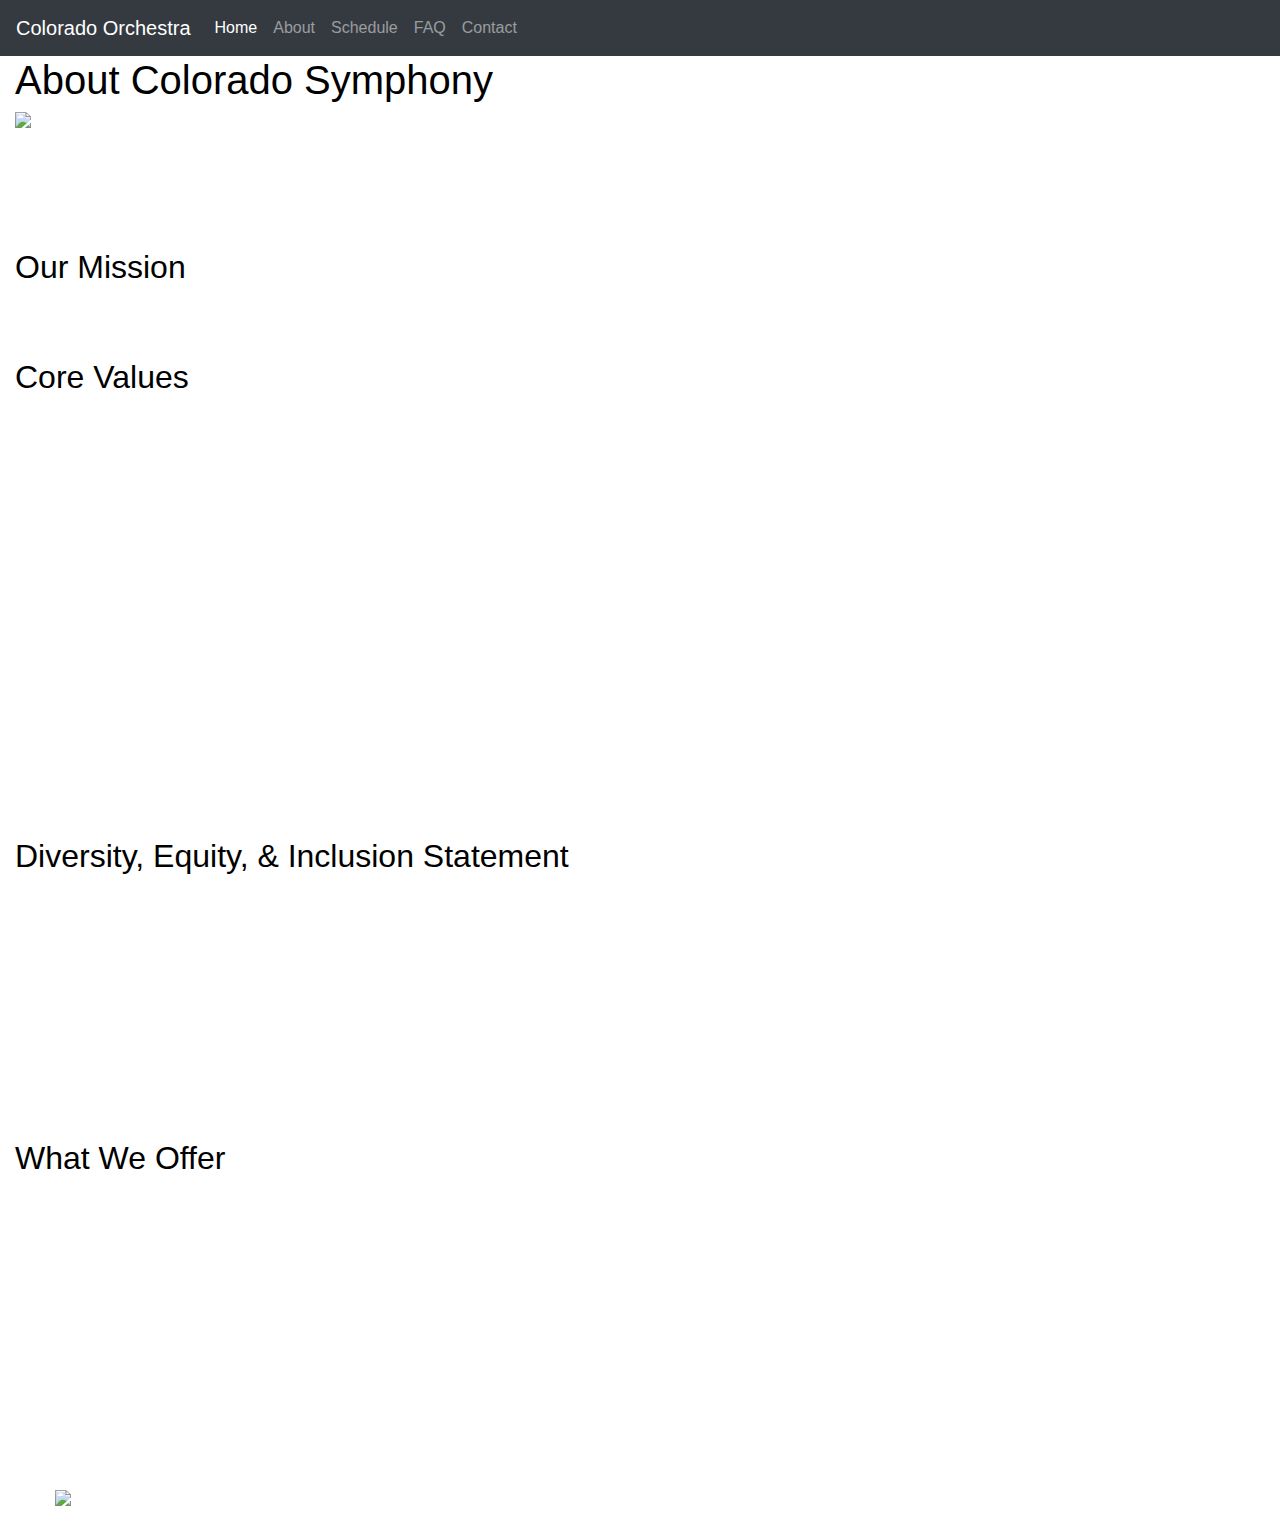
==== about.html @ 4b0065d3 "Merge branch 'selma'" ====
<!DOCTYPE html>
<html lang="en">
<head>
    <meta charset="UTF-8">
    <meta name="viewport" content="width=device-width, initial-scale=1.0">
    <title>Colorado Symphony</title>
    <link rel="stylesheet" href="https://cdn.jsdelivr.net/npm/bootstrap@4.4.1/dist/css/bootstrap.min.css" integrity="sha384-Vkoo8x4CGsO3+Hhxv8T/Q5PaXtkKtu6ug5TOeNV6gBiFeWPGFN9MuhOf23Q9Ifjh" crossorigin="anonymous">
    <link rel="stylesheet" type="text/css" href="/css/site.css" />
    <link rel="stylesheet" href="css/about.css">
</head>
<body>

    <nav class="navbar navbar-expand-lg navbar-dark bg-dark">
        <a class="navbar-brand" href="#">Colorado Orchestra</a>
        <button class="navbar-toggler" type="button" data-toggle="collapse" data-target="#navbarNav" aria-controls="navbarNav" aria-expanded="false" aria-label="Toggle navigation">
            <span class="navbar-toggler-icon"></span>
        </button>
        <div class="collapse navbar-collapse" id="navbarNav">
            <ul class="navbar-nav">
                <li class="nav-item active">
                    <a class="nav-link" href="index.html">Home <span class="sr-only">(current)</span></a>
                </li>
                <li class="nav-item">
                    <a class="nav-link" href="about.html">About</a>
                </li>
                <li class="nav-item">
                    <a class="nav-link" href="#">Schedule</a>
                </li>
                <li class="nav-item">
                    <a class="nav-link" href="#">FAQ</a>
                </li>
                <li class="nav-item">
                    <a class="nav-link" href="#">Contact</a>
                </li>
                
            </ul>
        </div>
    </nav>

    <!--content, about me-->
    <div class="container-fluid">
        <h1>About Colorado Symphony</h1>
        <!-- <h2>:3</h2> -->
         <img src="images/about/Talkback-945x530-1.jpg" a=" ">
        
        <p id="aboutme"> The Colorado Symphony Association is the region’s only full-time professional orchestra committed to artistic excellence and ensuring the future of live, symphonic music. Performing over 150 concerts annually at Boettcher Concert Hall in downtown Denver and across Colorado, your Colorado Symphony is home to eighty full-time musicians, representing more than a dozen nations, and regularly welcomes the most celebrated artists from all genres of music. Recognized as an incubator of innovation, creativity, and excellence, your Colorado Symphony continually expands its impact through education, outreach, and programming. We partner with the state’s leading musical artists, cultural organizations, corporations, foundations, sports teams, and individuals to expose diverse audiences to the power of symphonic orchestral music. </p>

            <div class="mission">
                <h2>Our Mission</h2>
                <p>The future of live, symphonic music.</p>
            </div>

            <br>

            <div class="corevalues">
                <h2>Core Values</h2>

                <h3>EXCELLENCE</h3>
                <p> We are committed to musical and artistic excellence with a further commitment to ensuring there is a solid future for live symphonic music in Colorado.</p>

                <h3>SUSTAINABILITY</h3>
                <p>We are dedicated to maintaining an orchestra of the highest performance standards, modeling best practices and balanced fiscal stewardship.</p>

                <h3>INNOVATION</h3>
                <p>We will embrace and maintain our culture of success, calculated risk-taking, fostering imagination, and invention in an ever-changing world of the performing arts.</p>

                <h3>COMMUNITY</h3>
                <p>We are committed to growing a culture for modern, relevant, creative music to uplift, unite, and celebrate all people.
                </p>

                <h3>DIVERSITY & INCLUSION</h3>
                <p>We are committed to providing symphonic and educational experiences that celebrate our humanity, reflect and value the diversity of our community, and seek out meaningful collaborations.</p>
            </div>

            <div class="deistatement">
                <h2>Diversity, Equity, & Inclusion Statement</h2>
                <p>Music brings people together to inspire and unite the human spirit. The Colorado Symphony Association (CSA) believes that symphonic music must be available to everyone and that communities thrive when music is accessible to all. <br> <br>
            
                The CSA is committed to being an inclusive organization where diverse perspectives are sought out and valued; and to create experiences for our audiences where all people and communities feel welcome, represented, and connected. The CSA will continuously strive to achieve greater inclusivity and equity by leading in a way that represents our art form, one of collectivism and harmony. <br> <br>
                    
                The CSA believes in the dignity of all and respects a diversity of cultures, identities, orientations, heritages, beliefs, and experiences. As a cultural institution and only full-time professional symphony orchestra in the state, we recognize the power of symphonic music and believe we can bring our community together to create greater social understanding through live symphonic music.</p>
            </div>

            <div class="offer">
                <h2>What We Offer</h2>

                <p>
                    Each season the Colorado Symphony presents a wealth of world-class artistry performed by your critically-acclaimed orchestra, the region’s only full-time professional orchestra. We present performances and/or events almost every weekend, September through May. Concert categories include Classics, Symphony Pops, Spotlight,  Family, Holiday,  Movie at the Symphony, Alternative, and even our Summer performances, which feature numerous concerts at the historic Red Rocks Amphitheater. <br> <br>
            
                    In addition to our standard concert season, we’re happy to provide plenty of other fun opportunities for events and activities. Support the symphony by participating in great annual events like the Symphony Gala and social networking opportunities through Colorado Symphony Young Professionals, the Colorado Symphony Guild, Women of Note, and more. Throughout the season you’ll also find pre and post-concert events, like Preludes & Talkbacks, that will make your concert experience extra special. Plus, make a donation to the Colorado Symphony and receive access to special donor events like open rehearsals, happy hours, master classes, and more. <br> <br>
            
                    We offer a wide array of experiences that can involve you and your partner, or you can bring the kids for pre-concert HalfNotes activities and special events geared specifically toward their growing knowledge and love of music. With our commitment to serving the community with culturally enriching musical experiences, we hope that you will visit for any one of our special events or performances. Bring your friends—we have events and activities for everyone’s tastes!
                </p>

                <ul>
                    <li>
                        <img src="/images/about/Educational-Programs-2024-700x400-1.jpg" a=" ">
                    </li>
                </ul>
            </div>
        
        
        
    </div>
    




    <!--bootstrap stuff-->
    <script src="https://code.jquery.com/jquery-3.4.1.slim.min.js" integrity="sha384-J6qa4849blE2+poT4WnyKhv5vZF5SrPo0iEjwBvKU7imGFAV0wwj1yYfoRSJoZ+n" crossorigin="anonymous"></script>
    <script src="https://cdn.jsdelivr.net/npm/popper.js@1.16.0/dist/umd/popper.min.js" integrity="sha384-Q6E9RHvbIyZFJoft+2mJbHaEWldlvI9IOYy5n3zV9zzTtmI3UksdQRVvoxMfooAo" crossorigin="anonymous"></script>
    <script src="https://cdn.jsdelivr.net/npm/bootstrap@4.4.1/dist/js/bootstrap.min.js" integrity="sha384-wfSDF2E50Y2D1uUdj0O3uMBJnjuUD4Ih7YwaYd1iqfktj0Uod8GCExl3Og8ifwB6" crossorigin="anonymous"></script>
    
</body>
</html>
---- css/about.css ----
body {
    color:white;
}

h3 {
    text-align: center;
}

.container-fluid img {
    float: left;
    max-width: 300px;
    padding-right: 10px;
    /* making image go to left and have text wrap around */
}

#aboutme {
    text-align: left;
    /* making text wrap around */
    
}

.container-fluid h1 {
    background-color:white;
    color: black;
    /* adding a box to highlight about me */
}

.mission h2{
    background-color: white;
    color: black;
}

.corevalues h2 {
    background-color:white;
    color: black;
}

h2 {
    background-color:white;
    color: black;
}
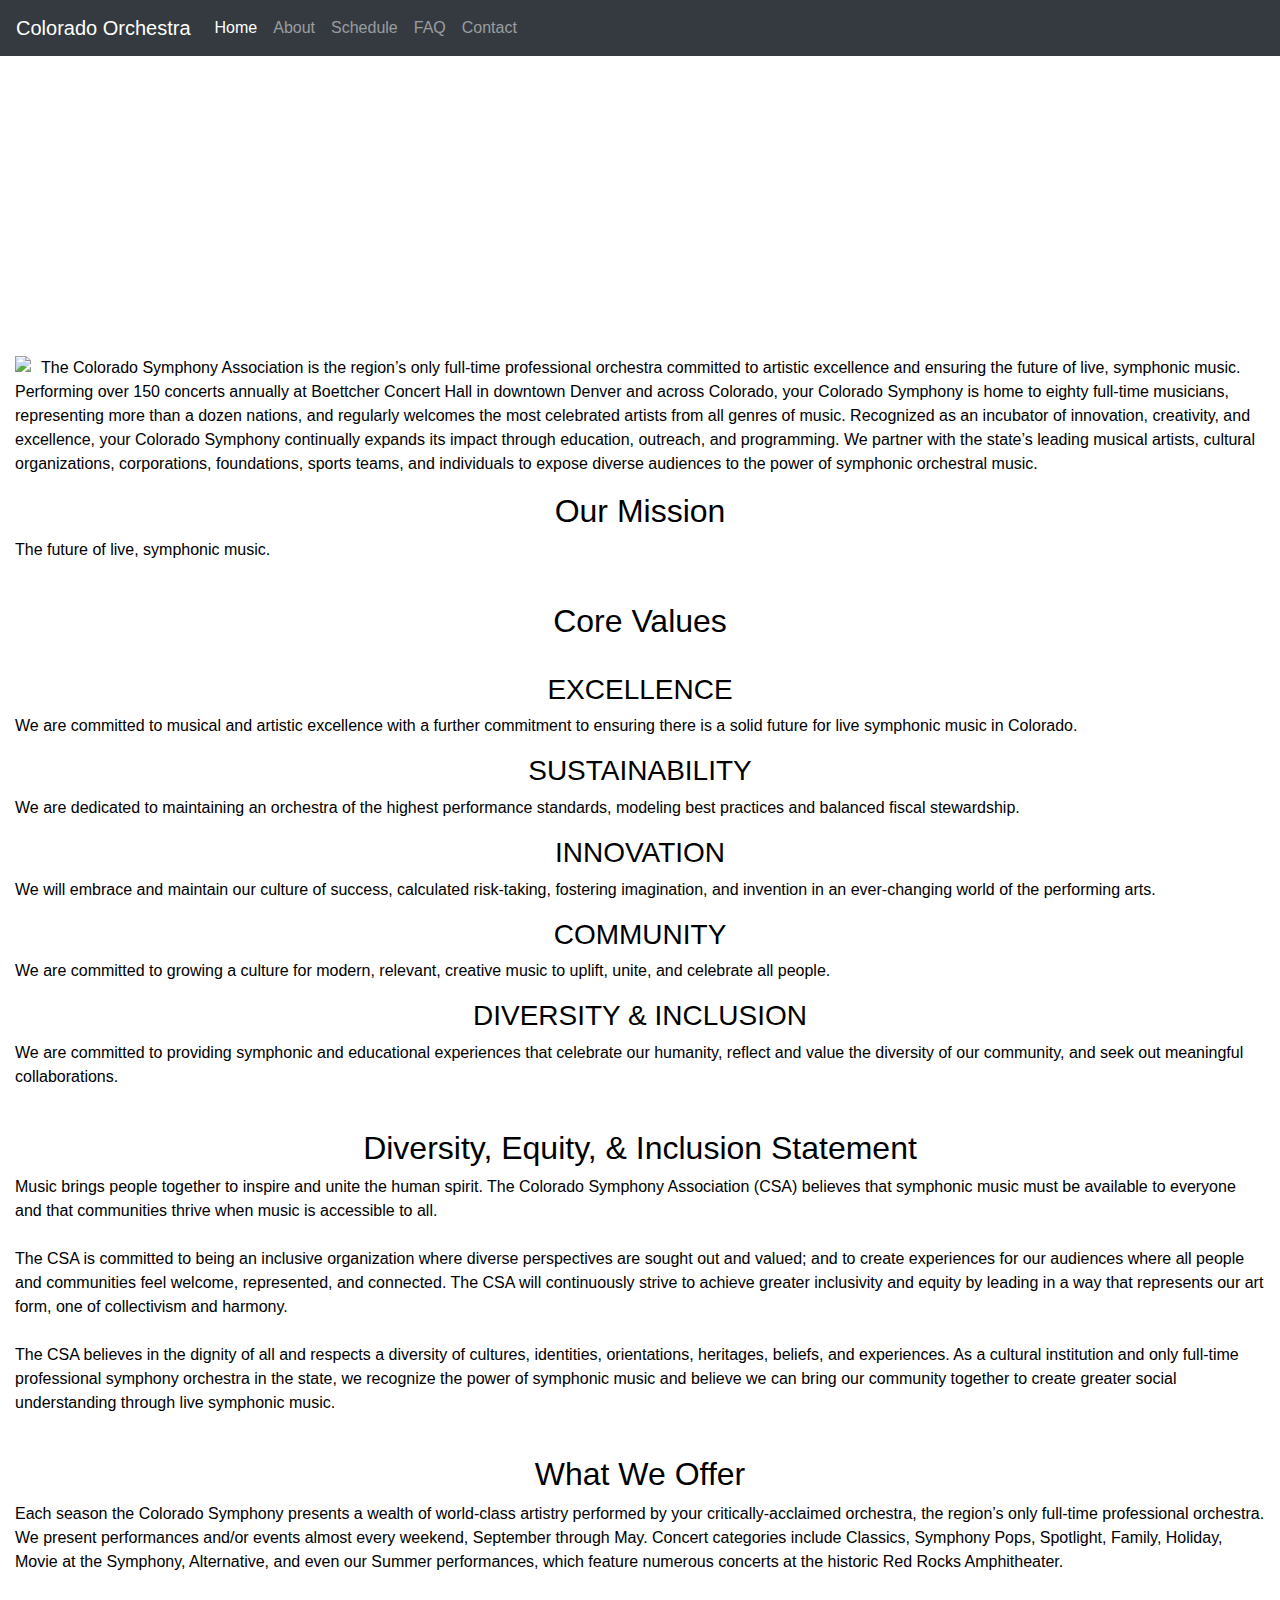
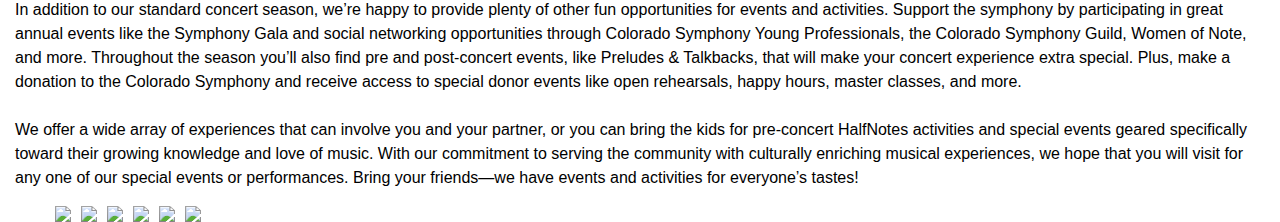
==== commit 2d256c63: "Merge branch 'winnie'" ====
--- a/about.html
+++ b/about.html
@@ -5,7 +5,7 @@
     <meta name="viewport" content="width=device-width, initial-scale=1.0">
     <title>Colorado Symphony</title>
     <link rel="stylesheet" href="https://cdn.jsdelivr.net/npm/bootstrap@4.4.1/dist/css/bootstrap.min.css" integrity="sha384-Vkoo8x4CGsO3+Hhxv8T/Q5PaXtkKtu6ug5TOeNV6gBiFeWPGFN9MuhOf23Q9Ifjh" crossorigin="anonymous">
-    <link rel="stylesheet" type="text/css" href="/css/site.css" />
+    <link rel="stylesheet" type="text/css" href="/css/site.css">
     <link rel="stylesheet" href="css/about.css">
 </head>
 <body>
@@ -38,8 +38,13 @@
     </nav>
 
     <!--content, about me-->
+    <div class="parallax">
+        <div class="parallax-text">
+            <h1>About</h1>
+        </div>
+    </div>
+
     <div class="container-fluid">
-        <h1>About Colorado Symphony</h1>
         <!-- <h2>:3</h2> -->
          <img src="images/about/Talkback-945x530-1.jpg" a=" ">
         
@@ -54,6 +59,8 @@
 
             <div class="corevalues">
                 <h2>Core Values</h2>
+
+                <br>
 
                 <h3>EXCELLENCE</h3>
                 <p> We are committed to musical and artistic excellence with a further commitment to ensuring there is a solid future for live symphonic music in Colorado.</p>
@@ -72,6 +79,9 @@
                 <p>We are committed to providing symphonic and educational experiences that celebrate our humanity, reflect and value the diversity of our community, and seek out meaningful collaborations.</p>
             </div>
 
+            <br>
+
+
             <div class="deistatement">
                 <h2>Diversity, Equity, & Inclusion Statement</h2>
                 <p>Music brings people together to inspire and unite the human spirit. The Colorado Symphony Association (CSA) believes that symphonic music must be available to everyone and that communities thrive when music is accessible to all. <br> <br>
@@ -81,22 +91,41 @@
                 The CSA believes in the dignity of all and respects a diversity of cultures, identities, orientations, heritages, beliefs, and experiences. As a cultural institution and only full-time professional symphony orchestra in the state, we recognize the power of symphonic music and believe we can bring our community together to create greater social understanding through live symphonic music.</p>
             </div>
 
+            <br>
+
             <div class="offer">
                 <h2>What We Offer</h2>
+                
+                <div class="grid"></div>
+                    <p>
+                        Each season the Colorado Symphony presents a wealth of world-class artistry performed by your critically-acclaimed orchestra, the region’s only full-time professional orchestra. We present performances and/or events almost every weekend, September through May. Concert categories include Classics, Symphony Pops, Spotlight,  Family, Holiday,  Movie at the Symphony, Alternative, and even our Summer performances, which feature numerous concerts at the historic Red Rocks Amphitheater. <br> <br>
+                
+                        In addition to our standard concert season, we’re happy to provide plenty of other fun opportunities for events and activities. Support the symphony by participating in great annual events like the Symphony Gala and social networking opportunities through Colorado Symphony Young Professionals, the Colorado Symphony Guild, Women of Note, and more. Throughout the season you’ll also find pre and post-concert events, like Preludes & Talkbacks, that will make your concert experience extra special. Plus, make a donation to the Colorado Symphony and receive access to special donor events like open rehearsals, happy hours, master classes, and more. <br> <br>
+                
+                        We offer a wide array of experiences that can involve you and your partner, or you can bring the kids for pre-concert HalfNotes activities and special events geared specifically toward their growing knowledge and love of music. With our commitment to serving the community with culturally enriching musical experiences, we hope that you will visit for any one of our special events or performances. Bring your friends—we have events and activities for everyone’s tastes!
+                    </p>
 
-                <p>
-                    Each season the Colorado Symphony presents a wealth of world-class artistry performed by your critically-acclaimed orchestra, the region’s only full-time professional orchestra. We present performances and/or events almost every weekend, September through May. Concert categories include Classics, Symphony Pops, Spotlight,  Family, Holiday,  Movie at the Symphony, Alternative, and even our Summer performances, which feature numerous concerts at the historic Red Rocks Amphitheater. <br> <br>
-            
-                    In addition to our standard concert season, we’re happy to provide plenty of other fun opportunities for events and activities. Support the symphony by participating in great annual events like the Symphony Gala and social networking opportunities through Colorado Symphony Young Professionals, the Colorado Symphony Guild, Women of Note, and more. Throughout the season you’ll also find pre and post-concert events, like Preludes & Talkbacks, that will make your concert experience extra special. Plus, make a donation to the Colorado Symphony and receive access to special donor events like open rehearsals, happy hours, master classes, and more. <br> <br>
-            
-                    We offer a wide array of experiences that can involve you and your partner, or you can bring the kids for pre-concert HalfNotes activities and special events geared specifically toward their growing knowledge and love of music. With our commitment to serving the community with culturally enriching musical experiences, we hope that you will visit for any one of our special events or performances. Bring your friends—we have events and activities for everyone’s tastes!
-                </p>
-
-                <ul>
-                    <li>
-                        <img src="/images/about/Educational-Programs-2024-700x400-1.jpg" a=" ">
-                    </li>
-                </ul>
+                    <ul>
+                        <li>
+                            <img src="/images/about/Educational-Programs-2024-700x400-1.jpg" a=" ">
+                        </li>
+                        <li>
+                            <img src="/images/about/FY25-Brochure-Layout-770x435.jpg" a=" ">
+                        </li>
+                        <li>
+                            <img src="/images/about/FY25-Yumi-Season-Patch-1160x768-1.jpg" a=" ">
+                        </li>
+                        <li>
+                            <img src="/images/about/Guild-Shop.jpg" a=" ">
+                        </li>
+                        <li>
+                            <img src="/images/about/Halfnotes-945x530-2.jpg" a=" ">
+                        </li>
+                        <li>
+                            <img src="/images/about/Prelude-900x600-2.jpg" a=" ">
+                        </li>
+                    </ul>
+                </div>
             </div>
         
         
--- a/css/about.css
+++ b/css/about.css
@@ -1,8 +1,36 @@
+/* Colors! */
+
+:root{
+    /* We don't have to use all these,
+    just the ones we like. */
+        --darkSlateGrey:#335C67;
+        --vanilla:#FFF3B0;
+        --hunyadiYellow:#E09F3E;
+        --auburn:#9E2A2B;
+        --chocolateCosmos: #540b0E;
+        --brown: #813405;
+        --bole: #774936;
+        --blackBean: #3C0000;
+    
+        --prettyBlue:#264D59;
+        --prettyLightBlue: #43978D;
+        --yellow: #F9E07F;
+        --lightOrange: #F9AD6A;
+        --orange: #D46C4e?
+    
+    /* To use color, place color with:
+    var(--prettyBlue); */
+    }
+
 body {
-    color:white;
+    color:black;
 }
 
 h3 {
+    text-align: center;
+}
+
+h2 {
     text-align: center;
 }
 
@@ -19,23 +47,41 @@
     
 }
 
-.container-fluid h1 {
-    background-color:white;
-    color: black;
-    /* adding a box to highlight about me */
+/* for the parallax img!!! ari made this. */
+.parallax {
+    /* The image used */
+    background-image: url(../images/Catherine-Jason-Sinn-1920x400-1.jpg);
+
+    
+  
+    /* Set a specific height */
+    min-height: 300px; 
+  
+    /* Create the parallax scrolling effect */
+    background-attachment: fixed;
+    background-position: top;
+    background-repeat: no-repeat;
+    background-size: contain;
+    position: relative;
+  }
+
+  .parallax-text {
+    position: absolute; /* Fix the text inside the parallax */
+    top: 45%; /* Adjust positioning */
+    left: 50%;
+    transform: translate(-50%, -50%); /* Center the text */
+    color: white; /* Text color */
+    text-align: center;
+    font-family: Helvetica, sans-serif;
 }
 
-.mission h2{
-    background-color: white;
-    color: black;
+/* making grid for offer and images!! */
+
+ul {
+    list-style-type: none;
 }
 
-.corevalues h2 {
-    background-color:white;
-    color: black;
-}
-
-h2 {
-    background-color:white;
-    color: black;
+.grid {
+    display: grid;
+    grid-template-columns: auto auto;
 }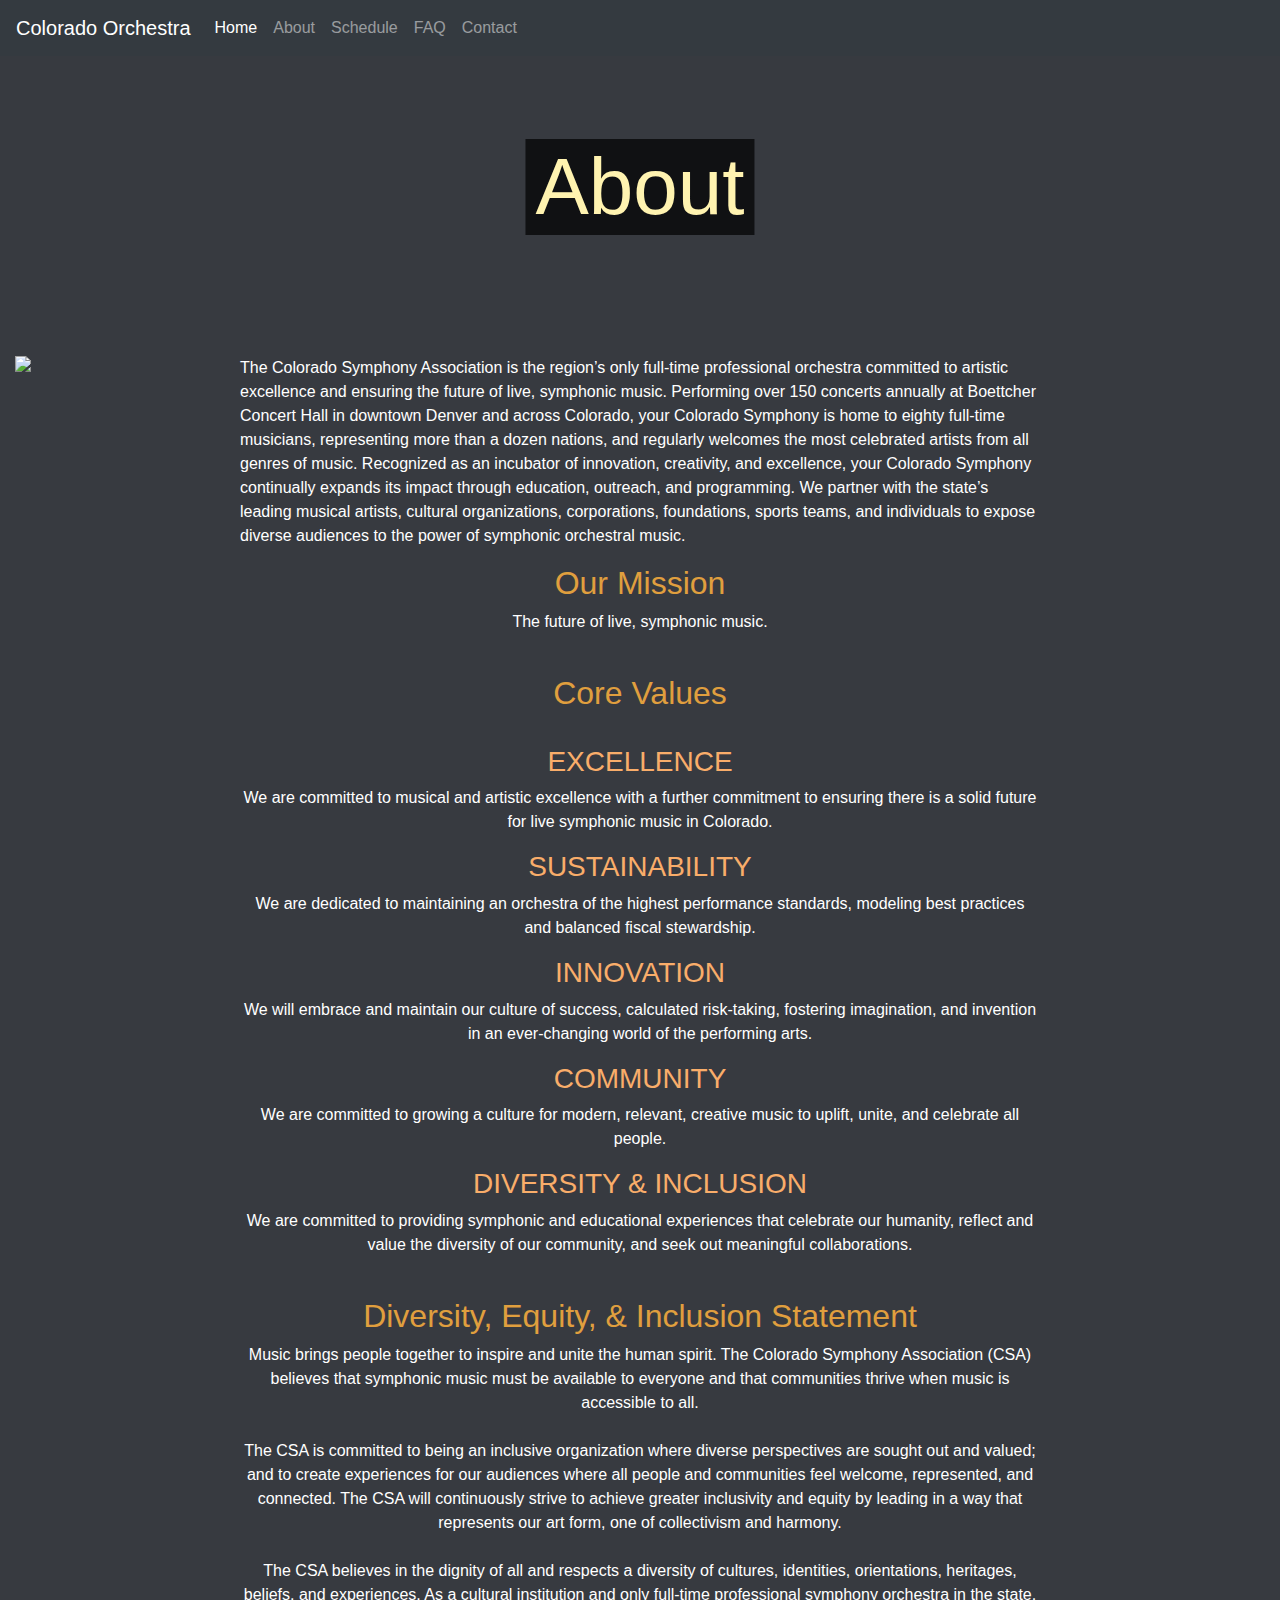
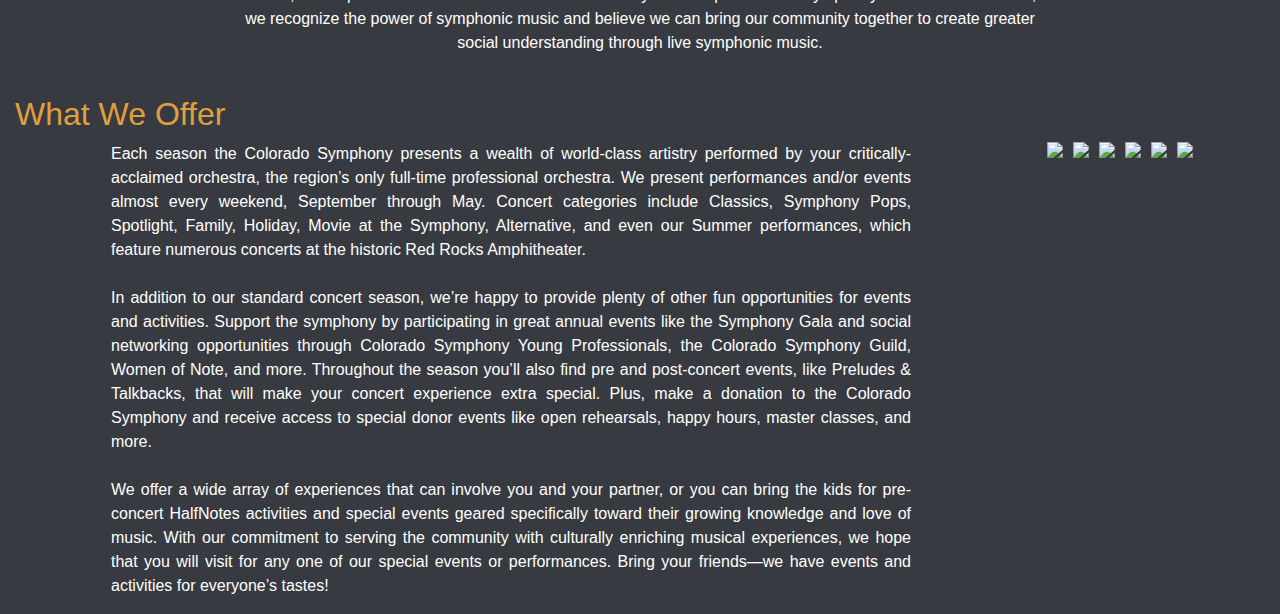
==== commit a2d5f755: "Merge branch 'selma'" ====
--- a/about.html
+++ b/about.html
@@ -5,50 +5,56 @@
     <meta name="viewport" content="width=device-width, initial-scale=1.0">
     <title>Colorado Symphony</title>
     <link rel="stylesheet" href="https://cdn.jsdelivr.net/npm/bootstrap@4.4.1/dist/css/bootstrap.min.css" integrity="sha384-Vkoo8x4CGsO3+Hhxv8T/Q5PaXtkKtu6ug5TOeNV6gBiFeWPGFN9MuhOf23Q9Ifjh" crossorigin="anonymous">
-    <link rel="stylesheet" type="text/css" href="/css/site.css">
-    <link rel="stylesheet" href="css/about.css">
+    <link rel="stylesheet" type="text/css" href="./css/index.css">
+    <link rel="stylesheet" href="./css/about.css">
 </head>
 <body>
 
-    <nav class="navbar navbar-expand-lg navbar-dark bg-dark">
-        <a class="navbar-brand" href="#">Colorado Orchestra</a>
-        <button class="navbar-toggler" type="button" data-toggle="collapse" data-target="#navbarNav" aria-controls="navbarNav" aria-expanded="false" aria-label="Toggle navigation">
-            <span class="navbar-toggler-icon"></span>
-        </button>
-        <div class="collapse navbar-collapse" id="navbarNav">
-            <ul class="navbar-nav">
-                <li class="nav-item active">
-                    <a class="nav-link" href="index.html">Home <span class="sr-only">(current)</span></a>
-                </li>
-                <li class="nav-item">
-                    <a class="nav-link" href="about.html">About</a>
-                </li>
-                <li class="nav-item">
-                    <a class="nav-link" href="#">Schedule</a>
-                </li>
-                <li class="nav-item">
-                    <a class="nav-link" href="#">FAQ</a>
-                </li>
-                <li class="nav-item">
-                    <a class="nav-link" href="#">Contact</a>
-                </li>
-                
-            </ul>
-        </div>
-    </nav>
+        <!-- navbar -->
+        <nav class="navbar navbar-expand-lg navbar-dark bg-dark">
+            <a class="navbar-brand" href="#">Colorado Orchestra</a>
+            <button class="navbar-toggler" type="button" data-toggle="collapse" data-target="#navbarNav" aria-controls="navbarNav" aria-expanded="false" aria-label="Toggle navigation">
+                <span class="navbar-toggler-icon"></span>
+            </button>
+            <div class="collapse navbar-collapse" id="navbarNav">
+                <ul class="navbar-nav">
+                    <li class="nav-item active">
+                        <a class="nav-link" href="./index.html">Home <span class="sr-only">(current)</span></a>
+                    </li>
+                    <li class="nav-item">
+                        <a class="nav-link" href="./about.html">About</a>
+                    </li>
+                    <li class="nav-item">
+                        <a class="nav-link" href="./schedule.html">Schedule</a>
+                    </li>
+                    <li class="nav-item">
+                        <a class="nav-link" href="./FAQ.html">FAQ</a>
+                    </li>
+                    <li class="nav-item">
+                        <a class="nav-link" href="./contact.html">Contact</a>
+                    </li>
+                    
+                </ul>
+            </div>
+        </nav>
 
     <!--content, about me-->
     <div class="parallax">
         <div class="parallax-text">
-            <h1>About</h1>
+            <div class="forbettervisibility">
+                <h1>About</h1>
+            </div>
         </div>
     </div>
 
     <div class="container-fluid">
         <!-- <h2>:3</h2> -->
+         <!-- image that will have text wrapped around it -->
          <img src="images/about/Talkback-945x530-1.jpg" a=" ">
         
-        <p id="aboutme"> The Colorado Symphony Association is the region’s only full-time professional orchestra committed to artistic excellence and ensuring the future of live, symphonic music. Performing over 150 concerts annually at Boettcher Concert Hall in downtown Denver and across Colorado, your Colorado Symphony is home to eighty full-time musicians, representing more than a dozen nations, and regularly welcomes the most celebrated artists from all genres of music. Recognized as an incubator of innovation, creativity, and excellence, your Colorado Symphony continually expands its impact through education, outreach, and programming. We partner with the state’s leading musical artists, cultural organizations, corporations, foundations, sports teams, and individuals to expose diverse audiences to the power of symphonic orchestral music. </p>
+         <!-- all of the following is from about.txt -->
+        <p id="aboutme"> The Colorado Symphony Association is the region’s only full-time professional orchestra committed to artistic excellence and ensuring the future of live, symphonic music. Performing over 150 concerts annually at Boettcher Concert Hall in downtown Denver and across Colorado, your Colorado Symphony is home to eighty full-time musicians, representing more than a dozen nations, and regularly welcomes the most celebrated artists from all genres of music. Recognized as an incubator of innovation, creativity, and excellence, your Colorado Symphony continually expands its impact through education, outreach, and programming. We partner with the state’s leading musical artists, cultural organizations, corporations, foundations, sports teams, and individuals to expose diverse audiences to the power of symphonic orchestral music.  
+        </p>
 
             <div class="mission">
                 <h2>Our Mission</h2>
@@ -93,10 +99,12 @@
 
             <br>
 
+            <!-- will align the text to the left in css -->
             <div class="offer">
                 <h2>What We Offer</h2>
                 
-                <div class="grid"></div>
+                <!-- making a grid for the images and what they offer-->
+                <div class="grid">
                     <p>
                         Each season the Colorado Symphony presents a wealth of world-class artistry performed by your critically-acclaimed orchestra, the region’s only full-time professional orchestra. We present performances and/or events almost every weekend, September through May. Concert categories include Classics, Symphony Pops, Spotlight,  Family, Holiday,  Movie at the Symphony, Alternative, and even our Summer performances, which feature numerous concerts at the historic Red Rocks Amphitheater. <br> <br>
                 
--- a/css/index.css
+++ b/css/index.css
@@ -0,0 +1,66 @@
+/* Colors! */
+
+:root{
+/* We don't have to use all these,
+just the ones we like. */
+    --darkSlateGrey:#335C67;
+    --vanilla:#FFF3B0;
+    --hunyadiYellow:#E09F3E;
+    --auburn:#9E2A2B;
+    --chocolateCosmos: #540b0E;
+    --brown: #813405;
+    --bole: #774936;
+    --blackBean: #3C0000;
+
+    --prettyBlue:#264D59;
+    --prettyLightBlue: #43978D;
+    --yellow: #F9E07F;
+    --lightOrange: #F9AD6A;
+    --orange: #D46C4e?
+
+/* To use color, place color with:
+var(--prettyBlue); */
+}
+
+h1 {
+    
+    text-align: center;
+    font-family: Helvetica, sans-serif;
+    font-size: 80px;
+    color: var(--vanilla);
+}
+
+
+
+h2 {
+
+    text-align: center;
+    font-family: Helvetica, sans-serif;
+    color: white;
+}
+
+
+.center {
+    display: block;
+    margin-left: auto;
+    margin-right: auto;
+    width: 50%;
+  }
+
+p {
+    font-family: Helvetica, sans-serif;
+    margin-left:auto;
+    margin-right:auto;
+    text-align:center;
+    width: 800px;
+    color: white;
+}
+
+a {
+
+    text-align: center;
+    color: rgb(70, 157, 227);
+}
+
+/*373A40*/
+body {background-color: #373A40;}--- a/css/about.css
+++ b/css/about.css
@@ -28,10 +28,12 @@
 
 h3 {
     text-align: center;
+    color: var(--lightOrange);   
 }
 
 h2 {
     text-align: center;
+    color: var(--hunyadiYellow);
 }
 
 .container-fluid img {
@@ -75,13 +77,25 @@
     font-family: Helvetica, sans-serif;
 }
 
+/* adding an opaque background around the header so that it's more visible */
+.forbettervisibility {
+    background-color: rgb(0, 0, 0, .7);
+    padding-left: 10px;
+    padding-right: 10px;
+}
+
 /* making grid for offer and images!! */
 
 ul {
     list-style-type: none;
 }
 
+.offer h2, .offer p{
+    text-align: justify;
+}
+
 .grid {
     display: grid;
     grid-template-columns: auto auto;
-}+}
+
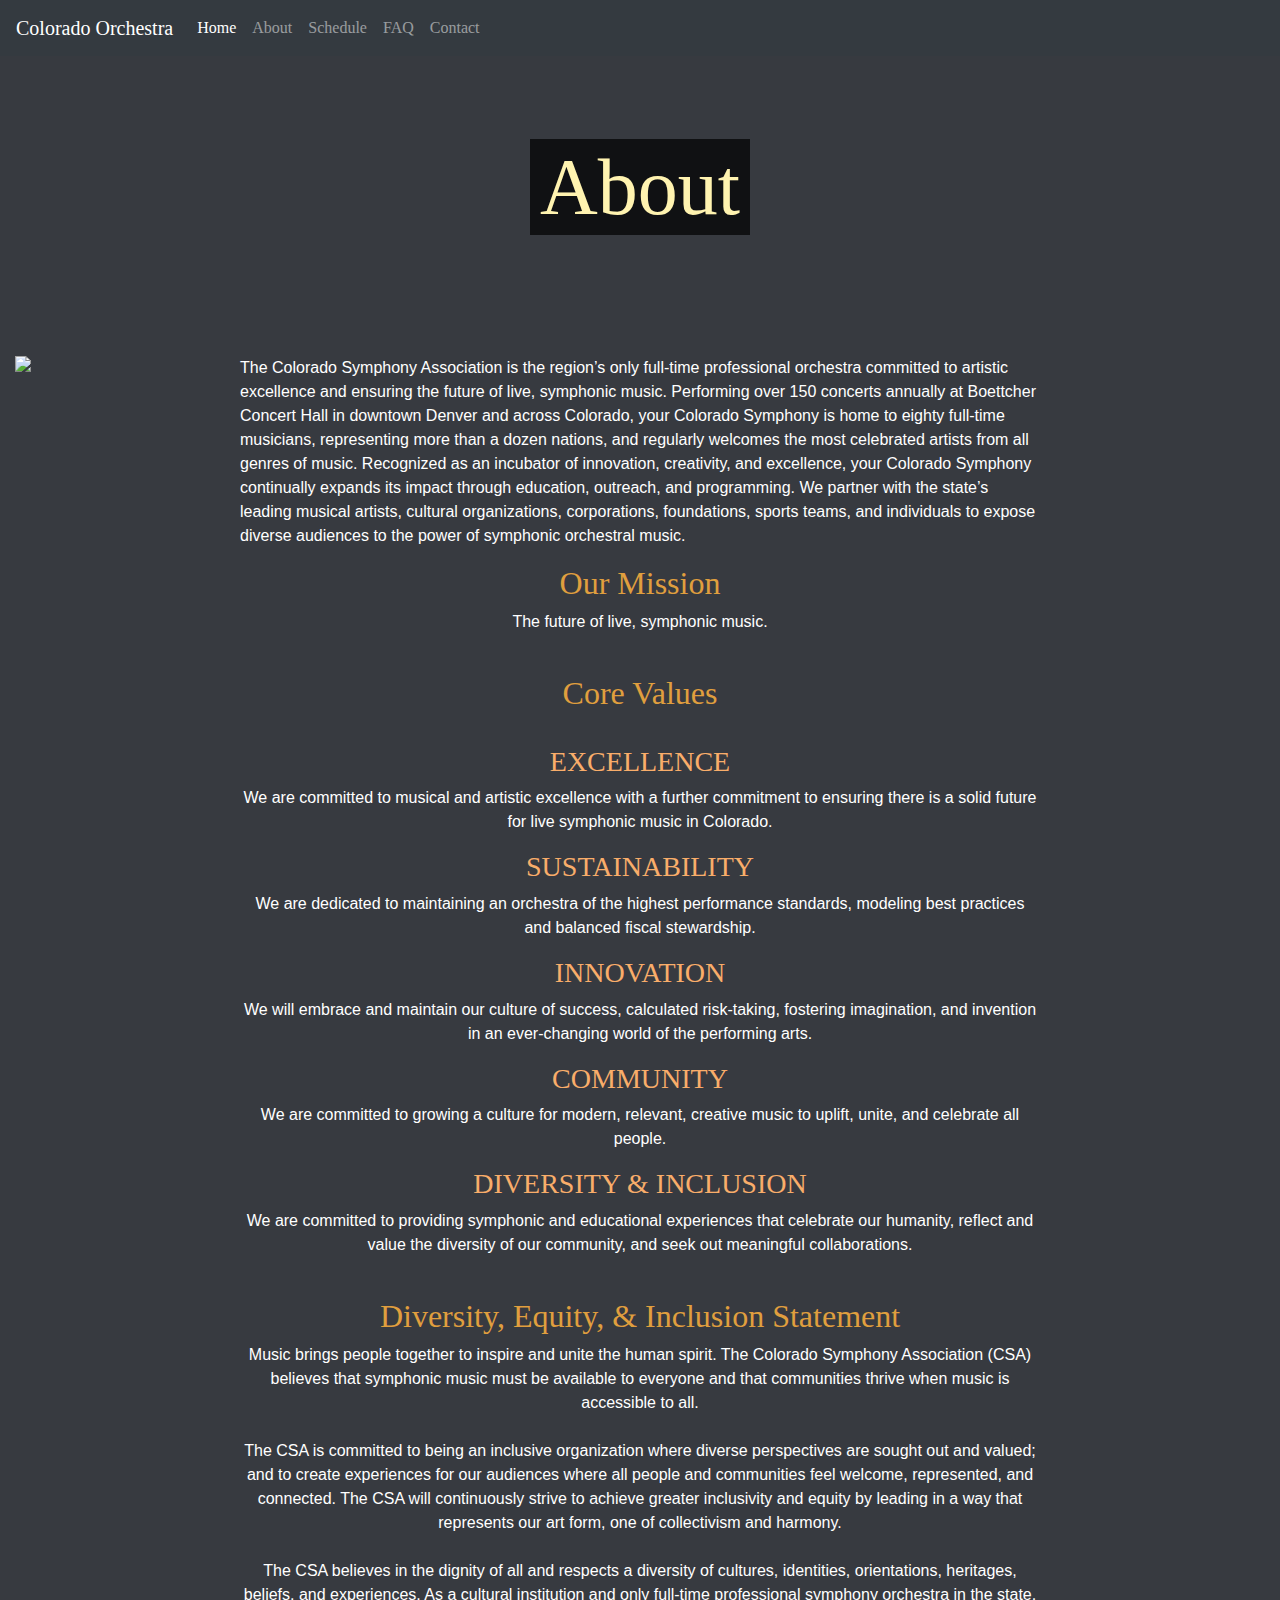
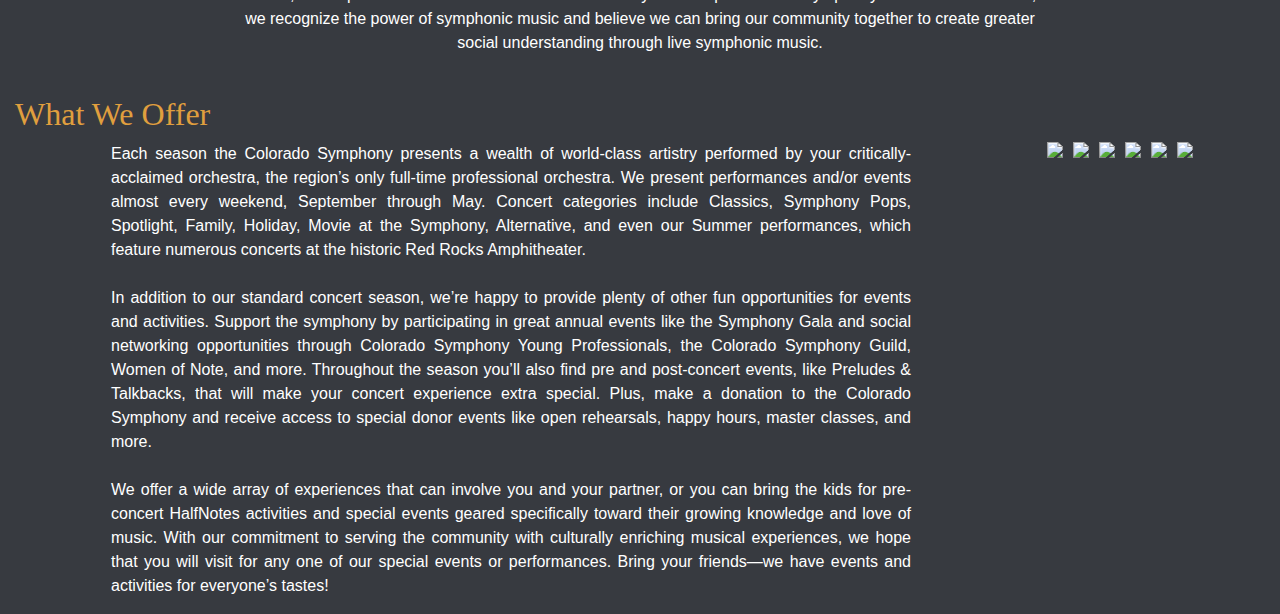
==== commit 0641307e: "Merge branch 'main' of https://github.com/migl3548/CSSProject1" ====
--- a/about.html
+++ b/about.html
@@ -113,24 +113,26 @@
                         We offer a wide array of experiences that can involve you and your partner, or you can bring the kids for pre-concert HalfNotes activities and special events geared specifically toward their growing knowledge and love of music. With our commitment to serving the community with culturally enriching musical experiences, we hope that you will visit for any one of our special events or performances. Bring your friends—we have events and activities for everyone’s tastes!
                     </p>
 
+                    <!-- unordered list for all the images -->
                     <ul>
+                        <!-- add alt text for these images -->
                         <li>
-                            <img src="/images/about/Educational-Programs-2024-700x400-1.jpg" a=" ">
+                            <img src="/images/about/Educational-Programs-2024-700x400-1.jpg" a="colorado symphony stickers">
                         </li>
                         <li>
-                            <img src="/images/about/FY25-Brochure-Layout-770x435.jpg" a=" ">
+                            <img src="/images/about/FY25-Brochure-Layout-770x435.jpg" a="pamphlet for colorado symphony">
                         </li>
                         <li>
-                            <img src="/images/about/FY25-Yumi-Season-Patch-1160x768-1.jpg" a=" ">
+                            <img src="/images/about/FY25-Yumi-Season-Patch-1160x768-1.jpg" a="Woman playing a violin in nature">
                         </li>
                         <li>
-                            <img src="/images/about/Guild-Shop.jpg" a=" ">
+                            <img src="/images/about/Guild-Shop.jpg" a="Goodie bags ">
                         </li>
                         <li>
-                            <img src="/images/about/Halfnotes-945x530-2.jpg" a=" ">
+                            <img src="/images/about/Halfnotes-945x530-2.jpg" a="Kids making art">
                         </li>
                         <li>
-                            <img src="/images/about/Prelude-900x600-2.jpg" a=" ">
+                            <img src="/images/about/Prelude-900x600-2.jpg" a="Woman talking to crowd">
                         </li>
                     </ul>
                 </div>
--- a/css/index.css
+++ b/css/index.css
@@ -22,10 +22,17 @@
 var(--prettyBlue); */
 }
 
-h1 {
-    
+
+body {
+    font-family: "Playfair Display", serif;
+    font-optical-sizing: auto;
+    font-weight: 400;
+    font-style: normal;      
+}
+
+h1 { 
+    font-family: "Playfair Display", serif;
     text-align: center;
-    font-family: Helvetica, sans-serif;
     font-size: 80px;
     color: var(--vanilla);
 }
@@ -33,9 +40,8 @@
 
 
 h2 {
-
+    font-family: "Playfair Display", serif;
     text-align: center;
-    font-family: Helvetica, sans-serif;
     color: white;
 }
 
--- a/css/about.css
+++ b/css/about.css
@@ -99,3 +99,7 @@
     grid-template-columns: auto auto;
 }
 
+.grid img {
+    max-width: 150px;
+}
+
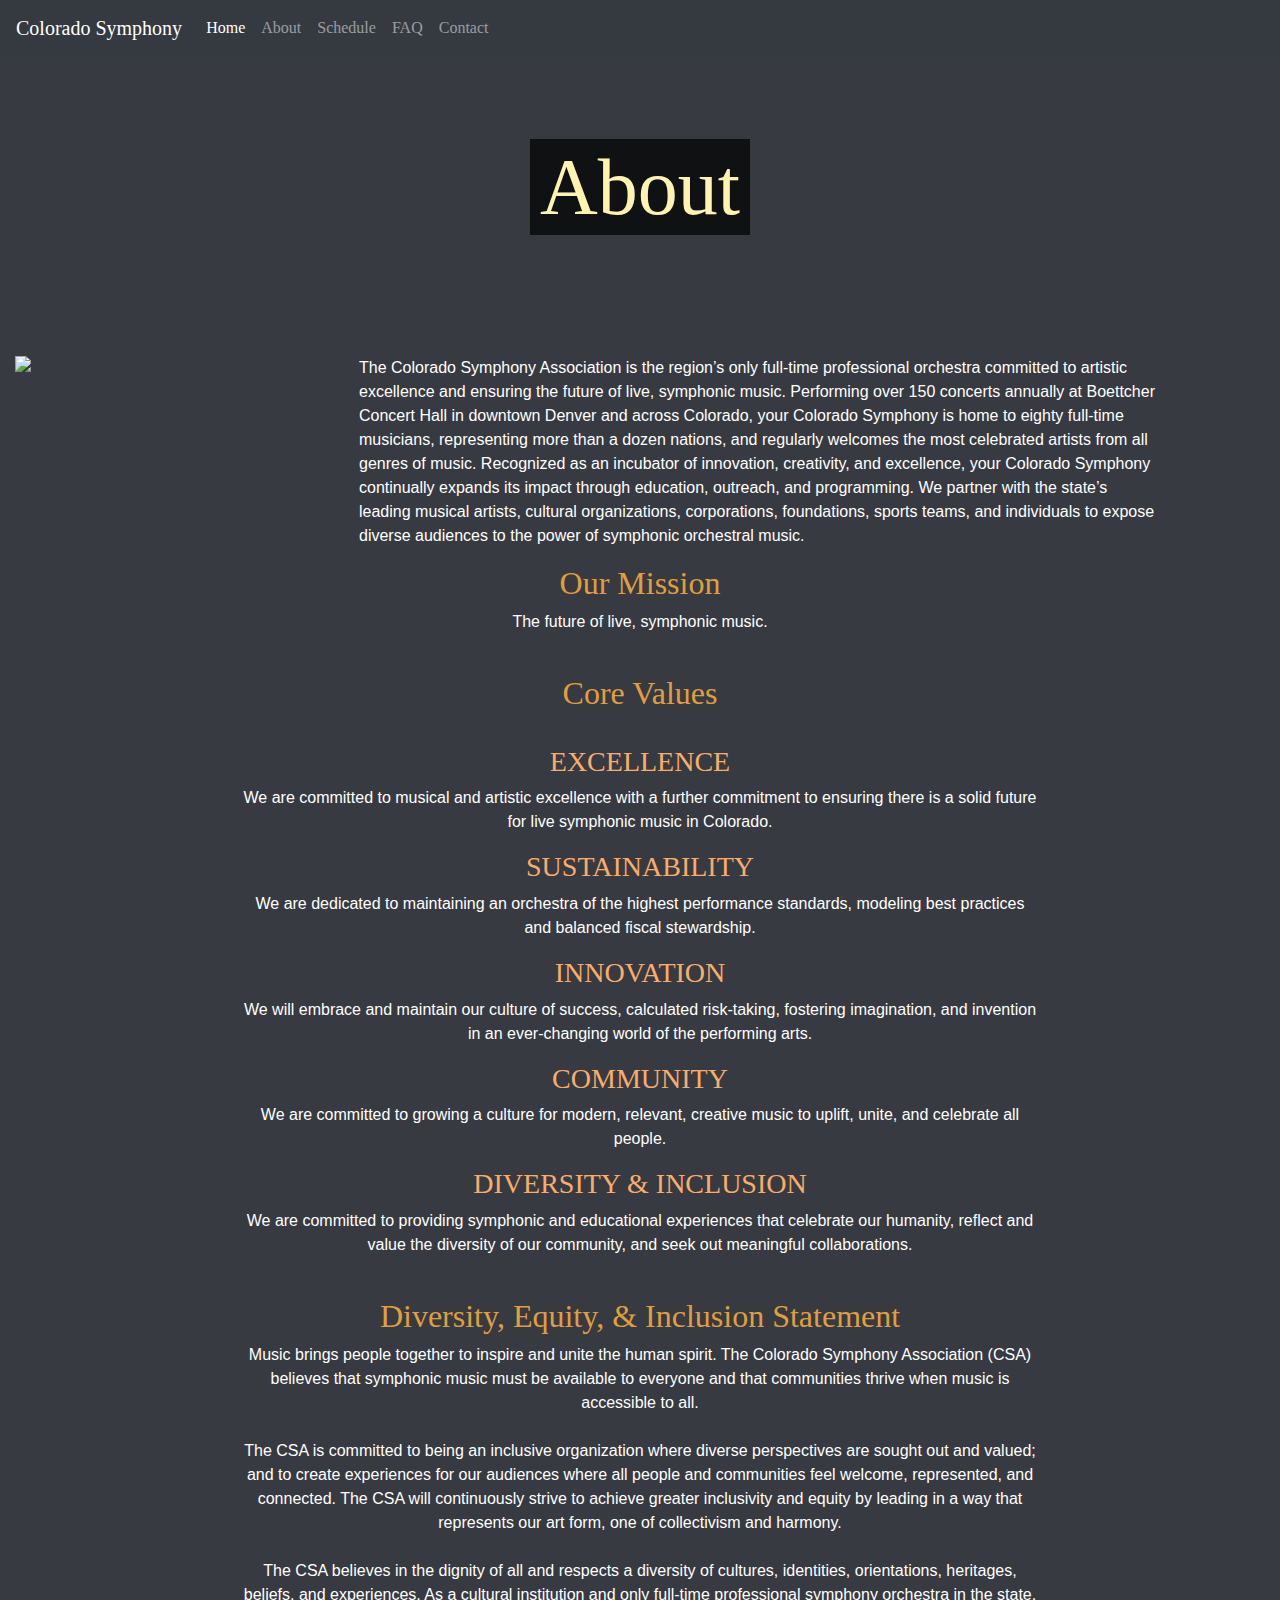
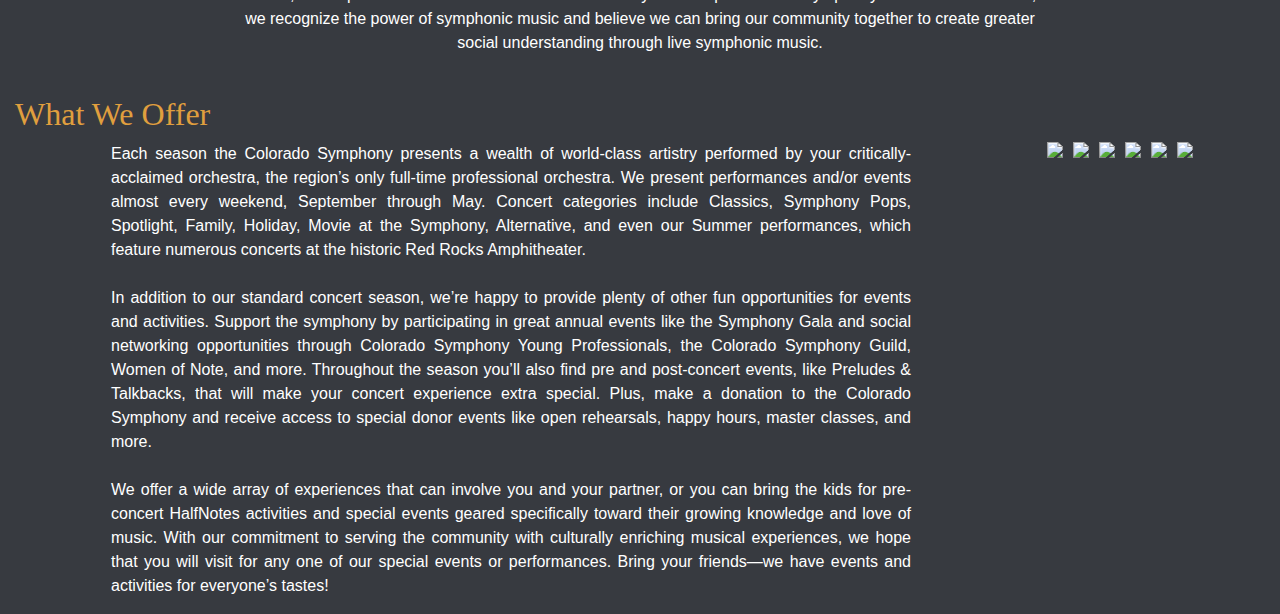
==== commit 1ef510b4: "make stuff into grids" ====
--- a/about.html
+++ b/about.html
@@ -12,7 +12,7 @@
 
         <!-- navbar -->
         <nav class="navbar navbar-expand-lg navbar-dark bg-dark">
-            <a class="navbar-brand" href="#">Colorado Orchestra</a>
+            <a class="navbar-brand" href="#">Colorado Symphony</a>
             <button class="navbar-toggler" type="button" data-toggle="collapse" data-target="#navbarNav" aria-controls="navbarNav" aria-expanded="false" aria-label="Toggle navigation">
                 <span class="navbar-toggler-icon"></span>
             </button>
@@ -38,23 +38,30 @@
             </div>
         </nav>
 
-    <!--content, about me-->
-    <div class="parallax">
-        <div class="parallax-text">
-            <div class="forbettervisibility">
-                <h1>About</h1>
+        <!-- for parallax image -->
+    <div class="parallax_grid">
+        <div class="parallax">
+            <div class="parallax-text">
+                <div class="forbettervisibility">
+                    <h1>About</h1>
+                </div>
             </div>
         </div>
     </div>
 
+    <!-- content -->
+
     <div class="container-fluid">
         <!-- <h2>:3</h2> -->
          <!-- image that will have text wrapped around it -->
-         <img src="images/about/Talkback-945x530-1.jpg" a=" ">
-        
-         <!-- all of the following is from about.txt -->
-        <p id="aboutme"> The Colorado Symphony Association is the region’s only full-time professional orchestra committed to artistic excellence and ensuring the future of live, symphonic music. Performing over 150 concerts annually at Boettcher Concert Hall in downtown Denver and across Colorado, your Colorado Symphony is home to eighty full-time musicians, representing more than a dozen nations, and regularly welcomes the most celebrated artists from all genres of music. Recognized as an incubator of innovation, creativity, and excellence, your Colorado Symphony continually expands its impact through education, outreach, and programming. We partner with the state’s leading musical artists, cultural organizations, corporations, foundations, sports teams, and individuals to expose diverse audiences to the power of symphonic orchestral music.  
-        </p>
+        <!-- making a grid so that the text and img will be displayed side by side -->
+         <div class="first_grid">
+            <img src="images/about/Talkback-945x530-1.jpg" a=" ">
+            
+            <!-- all of the following is from about.txt -->
+            <p id="aboutme"> The Colorado Symphony Association is the region’s only full-time professional orchestra committed to artistic excellence and ensuring the future of live, symphonic music. Performing over 150 concerts annually at Boettcher Concert Hall in downtown Denver and across Colorado, your Colorado Symphony is home to eighty full-time musicians, representing more than a dozen nations, and regularly welcomes the most celebrated artists from all genres of music. Recognized as an incubator of innovation, creativity, and excellence, your Colorado Symphony continually expands its impact through education, outreach, and programming. We partner with the state’s leading musical artists, cultural organizations, corporations, foundations, sports teams, and individuals to expose diverse audiences to the power of symphonic orchestral music.  
+            </p>
+        </div>
 
             <div class="mission">
                 <h2>Our Mission</h2>
@@ -117,22 +124,22 @@
                     <ul>
                         <!-- add alt text for these images -->
                         <li>
-                            <img src="/images/about/Educational-Programs-2024-700x400-1.jpg" a="colorado symphony stickers">
+                            <img src="./images/about/Educational-Programs-2024-700x400-1.jpg" a="colorado symphony stickers">
                         </li>
                         <li>
-                            <img src="/images/about/FY25-Brochure-Layout-770x435.jpg" a="pamphlet for colorado symphony">
+                            <img src="./images/about/FY25-Brochure-Layout-770x435.jpg" a="pamphlet for colorado symphony">
                         </li>
                         <li>
-                            <img src="/images/about/FY25-Yumi-Season-Patch-1160x768-1.jpg" a="Woman playing a violin in nature">
+                            <img src="./images/about/FY25-Yumi-Season-Patch-1160x768-1.jpg" a="Woman playing a violin in nature">
                         </li>
                         <li>
-                            <img src="/images/about/Guild-Shop.jpg" a="Goodie bags ">
+                            <img src="./images/about/Guild-Shop.jpg" a="Goodie bags ">
                         </li>
                         <li>
-                            <img src="/images/about/Halfnotes-945x530-2.jpg" a="Kids making art">
+                            <img src="./images/about/Halfnotes-945x530-2.jpg" a="Kids making art">
                         </li>
                         <li>
-                            <img src="/images/about/Prelude-900x600-2.jpg" a="Woman talking to crowd">
+                            <img src="./images/about/Prelude-900x600-2.jpg" a="Woman talking to crowd">
                         </li>
                     </ul>
                 </div>
--- a/css/about.css
+++ b/css/about.css
@@ -23,7 +23,7 @@
     }
 
 body {
-    color:black;
+    color: black;
 }
 
 h3 {
@@ -38,7 +38,7 @@
 
 .container-fluid img {
     float: left;
-    max-width: 300px;
+    max-width: 450px;
     padding-right: 10px;
     /* making image go to left and have text wrap around */
 }
@@ -47,6 +47,10 @@
     text-align: left;
     /* making text wrap around */
     
+}
+
+.parallax_grid {
+    display: grid;
 }
 
 /* for the parallax img!!! ari made this. */
@@ -84,7 +88,7 @@
     padding-right: 10px;
 }
 
-/* making grid for offer and images!! */
+/* making grid for offer and images!! text will be on the left, images will be on the right */
 
 ul {
     list-style-type: none;
@@ -103,3 +107,13 @@
     max-width: 150px;
 }
 
+/* make container fluid a flexbox or grid so that it's responsive? */
+.container-fluid {
+    display: grid;
+}
+
+.first_grid {
+    display: grid;
+    grid-template-columns: auto auto;
+}
+
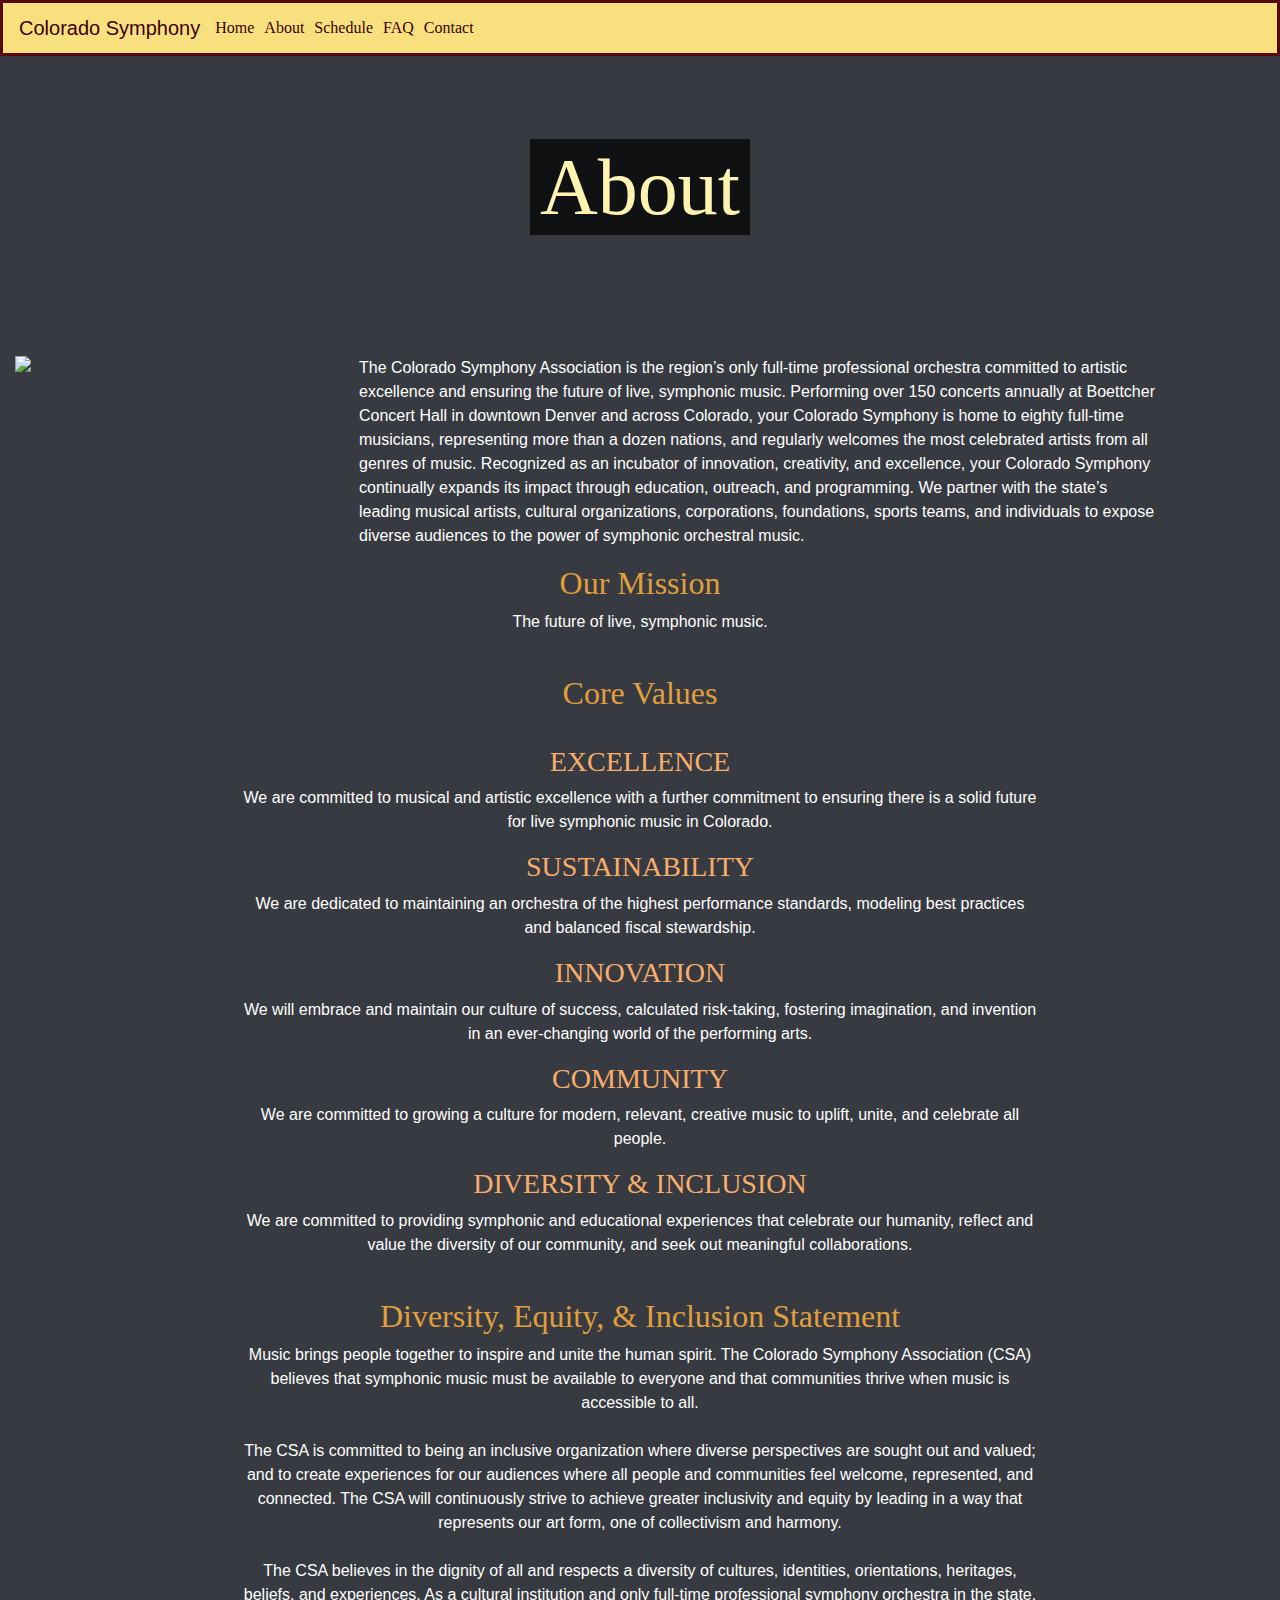
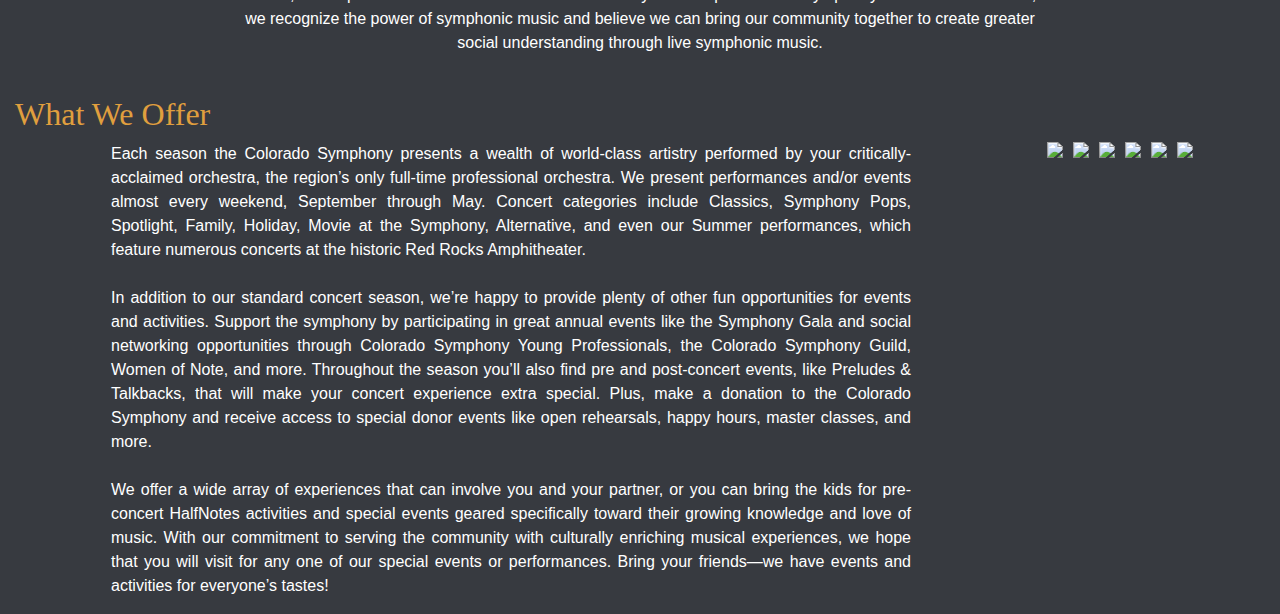
==== commit 24d98dfb: "changed nav bar for about page" ====
--- a/about.html
+++ b/about.html
@@ -11,27 +11,27 @@
 <body>
 
         <!-- navbar -->
-        <nav class="navbar navbar-expand-lg navbar-dark bg-dark">
-            <a class="navbar-brand" href="#">Colorado Symphony</a>
+        <nav class="navbar navbar-expand-lg navbar-dark navbar-color">
+            <a class="navbar-brand-color" href="#">Colorado Symphony</a>
             <button class="navbar-toggler" type="button" data-toggle="collapse" data-target="#navbarNav" aria-controls="navbarNav" aria-expanded="false" aria-label="Toggle navigation">
                 <span class="navbar-toggler-icon"></span>
             </button>
             <div class="collapse navbar-collapse" id="navbarNav">
                 <ul class="navbar-nav">
                     <li class="nav-item active">
-                        <a class="nav-link" href="./index.html">Home <span class="sr-only">(current)</span></a>
+                        <a class="nav-link-reference" href="./index.html">Home <span class="sr-only">(current)</span></a>
                     </li>
                     <li class="nav-item">
-                        <a class="nav-link" href="./about.html">About</a>
+                        <a class="nav-link-reference" href="./about.html">About</a>
                     </li>
                     <li class="nav-item">
-                        <a class="nav-link" href="./schedule.html">Schedule</a>
+                        <a class="nav-link-reference" href="./schedule.html">Schedule</a>
                     </li>
                     <li class="nav-item">
-                        <a class="nav-link" href="./FAQ.html">FAQ</a>
+                        <a class="nav-link-reference" href="./FAQ.html">FAQ</a>
                     </li>
                     <li class="nav-item">
-                        <a class="nav-link" href="./contact.html">Contact</a>
+                        <a class="nav-link-reference" href="./contact.html">Contact</a>
                     </li>
                     
                 </ul>
--- a/css/about.css
+++ b/css/about.css
@@ -117,3 +117,33 @@
     grid-template-columns: auto auto;
 }
 
+/* navigation bar css */
+
+
+.navbar-color {
+    background-color: var(--yellow);
+    border-style: solid;
+    border-width: 3px;
+    
+    border-color: var(--chocolateCosmos);
+}
+
+.navbar-brand-color {
+    display:flex;
+    justify-content: left;
+    padding-right: 10px;
+    font-family: Arial, Helvetica, sans-serif;
+    font-size: 20px;
+    color: var(--blackBean);
+}
+
+.navbar-toggler {
+    background-color: var(--blackBean);
+}
+
+.nav-link-reference {
+    display: flex;
+    color: var(--blackBean);
+    justify-content: center;
+    padding: 5px;
+}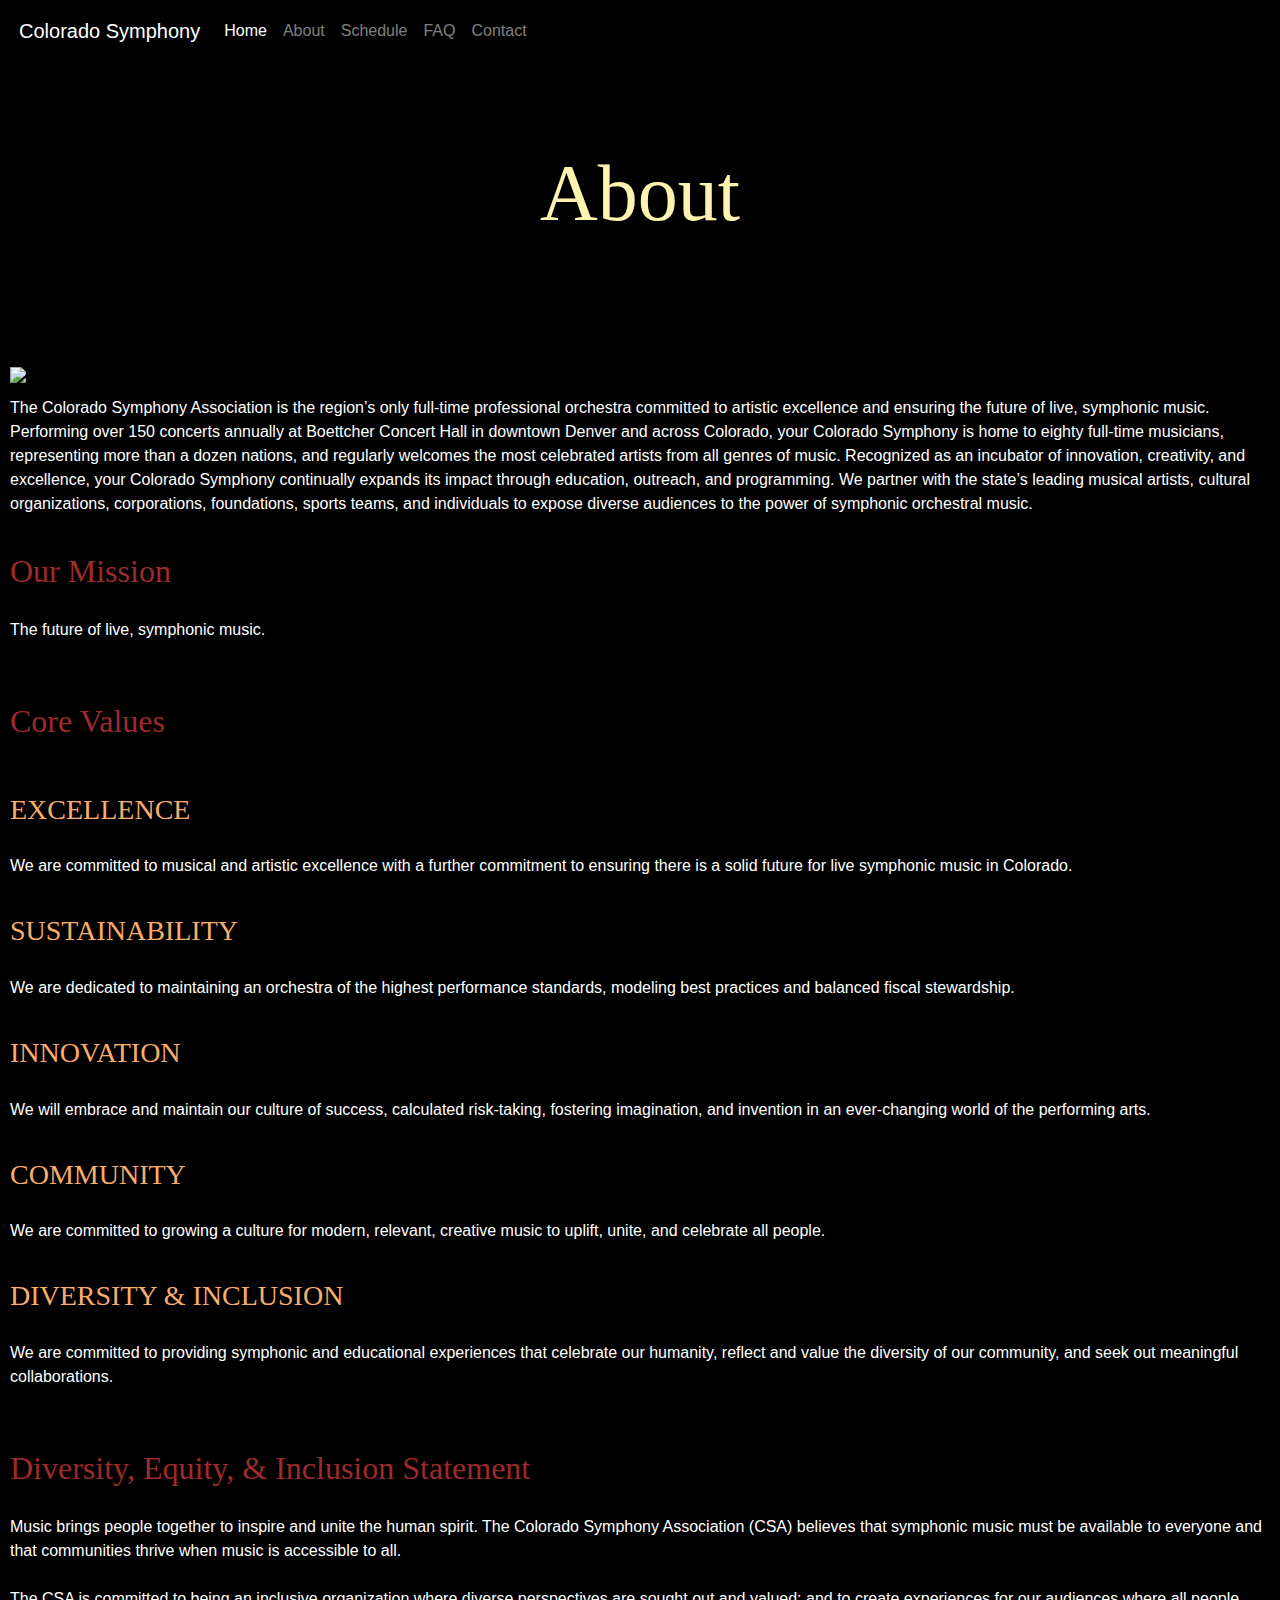
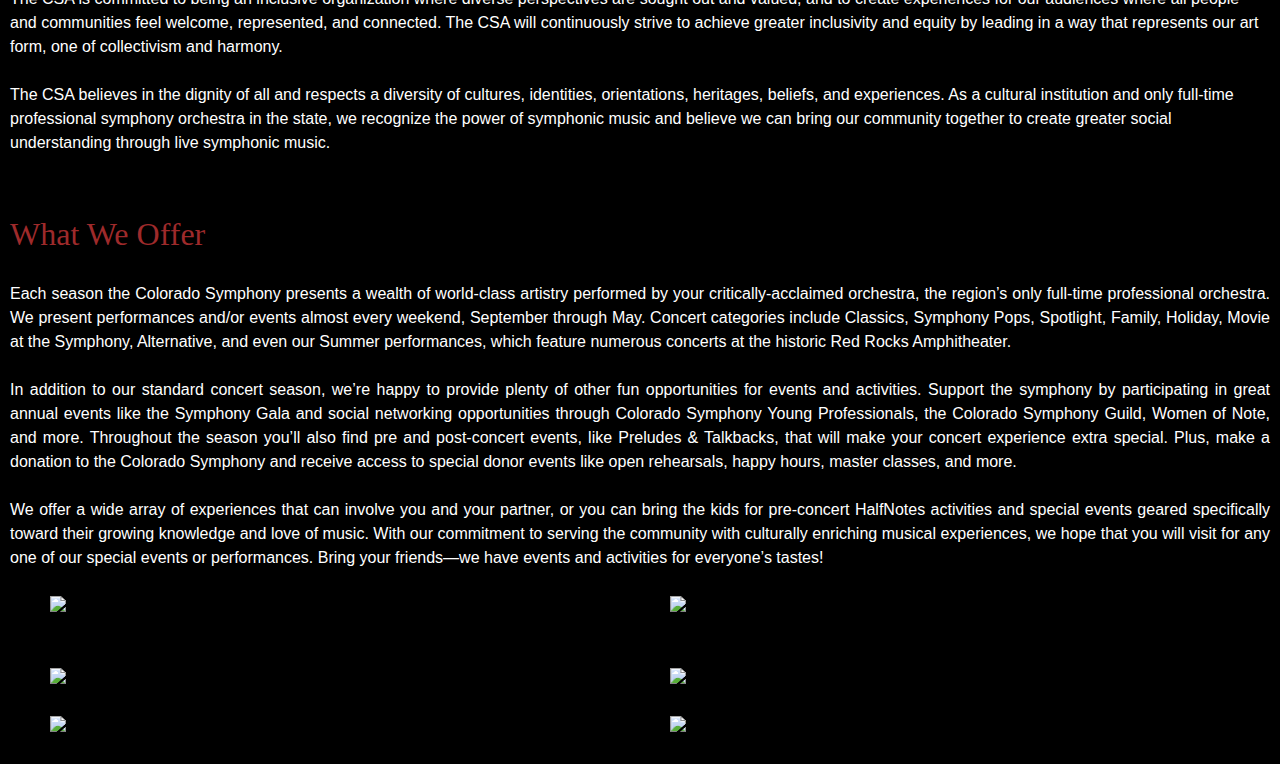
==== commit c200353c: "changed navbar color to black" ====
--- a/about.html
+++ b/about.html
@@ -2,7 +2,7 @@
 <html lang="en">
 <head>
     <meta charset="UTF-8">
-    <meta name="viewport" content="width=device-width, initial-scale=1.0">
+    <meta name="viewport" content="width=device-width, initial-scale=1, shrink-to-fit=no">
     <title>Colorado Symphony</title>
     <link rel="stylesheet" href="https://cdn.jsdelivr.net/npm/bootstrap@4.4.1/dist/css/bootstrap.min.css" integrity="sha384-Vkoo8x4CGsO3+Hhxv8T/Q5PaXtkKtu6ug5TOeNV6gBiFeWPGFN9MuhOf23Q9Ifjh" crossorigin="anonymous">
     <link rel="stylesheet" type="text/css" href="./css/index.css">
@@ -12,26 +12,26 @@
 
         <!-- navbar -->
         <nav class="navbar navbar-expand-lg navbar-dark navbar-color">
-            <a class="navbar-brand-color" href="#">Colorado Symphony</a>
+            <a class="navbar-brand" href="#">Colorado Symphony</a>
             <button class="navbar-toggler" type="button" data-toggle="collapse" data-target="#navbarNav" aria-controls="navbarNav" aria-expanded="false" aria-label="Toggle navigation">
                 <span class="navbar-toggler-icon"></span>
             </button>
             <div class="collapse navbar-collapse" id="navbarNav">
                 <ul class="navbar-nav">
                     <li class="nav-item active">
-                        <a class="nav-link-reference" href="./index.html">Home <span class="sr-only">(current)</span></a>
+                        <a class="nav-link" href="./index.html">Home <span class="sr-only">(current)</span></a>
                     </li>
                     <li class="nav-item">
-                        <a class="nav-link-reference" href="./about.html">About</a>
+                        <a class="nav-link" href="./about.html">About</a>
                     </li>
                     <li class="nav-item">
-                        <a class="nav-link-reference" href="./schedule.html">Schedule</a>
+                        <a class="nav-link" href="./schedule.html">Schedule</a>
                     </li>
                     <li class="nav-item">
-                        <a class="nav-link-reference" href="./FAQ.html">FAQ</a>
+                        <a class="nav-link" href="./FAQ.html">FAQ</a>
                     </li>
                     <li class="nav-item">
-                        <a class="nav-link-reference" href="./contact.html">Contact</a>
+                        <a class="nav-link" href="./contact.html">Contact</a>
                     </li>
                     
                 </ul>
@@ -51,17 +51,18 @@
 
     <!-- content -->
 
-    <div class="container-fluid">
+    <div style="height: 1000px">
         <!-- <h2>:3</h2> -->
          <!-- image that will have text wrapped around it -->
         <!-- making a grid so that the text and img will be displayed side by side -->
-         <div class="first_grid">
-            <img src="images/about/Talkback-945x530-1.jpg" a=" ">
+            <div class="aboutme">
+                <img src="./images/about/Talkback-945x530-1.jpg" alt=" ">
             
-            <!-- all of the following is from about.txt -->
-            <p id="aboutme"> The Colorado Symphony Association is the region’s only full-time professional orchestra committed to artistic excellence and ensuring the future of live, symphonic music. Performing over 150 concerts annually at Boettcher Concert Hall in downtown Denver and across Colorado, your Colorado Symphony is home to eighty full-time musicians, representing more than a dozen nations, and regularly welcomes the most celebrated artists from all genres of music. Recognized as an incubator of innovation, creativity, and excellence, your Colorado Symphony continually expands its impact through education, outreach, and programming. We partner with the state’s leading musical artists, cultural organizations, corporations, foundations, sports teams, and individuals to expose diverse audiences to the power of symphonic orchestral music.  
-            </p>
-        </div>
+                <!-- all of the following is from about.txt -->
+                <p id="aboutme"> The Colorado Symphony Association is the region’s only full-time professional orchestra committed to artistic excellence and ensuring the future of live, symphonic music. Performing over 150 concerts annually at Boettcher Concert Hall in downtown Denver and across Colorado, your Colorado Symphony is home to eighty full-time musicians, representing more than a dozen nations, and regularly welcomes the most celebrated artists from all genres of music. Recognized as an incubator of innovation, creativity, and excellence, your Colorado Symphony continually expands its impact through education, outreach, and programming. We partner with the state’s leading musical artists, cultural organizations, corporations, foundations, sports teams, and individuals to expose diverse audiences to the power of symphonic orchestral music.  
+                </p>
+
+            </div>
 
             <div class="mission">
                 <h2>Our Mission</h2>
@@ -69,6 +70,7 @@
             </div>
 
             <br>
+           
 
             <div class="corevalues">
                 <h2>Core Values</h2>
@@ -124,22 +126,22 @@
                     <ul>
                         <!-- add alt text for these images -->
                         <li>
-                            <img src="./images/about/Educational-Programs-2024-700x400-1.jpg" a="colorado symphony stickers">
+                            <img src="./images/about/Educational-Programs-2024-700x400-1.jpg" alt="colorado symphony stickers">
                         </li>
                         <li>
-                            <img src="./images/about/FY25-Brochure-Layout-770x435.jpg" a="pamphlet for colorado symphony">
+                            <img src="./images/about/FY25-Brochure-Layout-770x435.jpg" alt="pamphlet for colorado symphony">
                         </li>
                         <li>
-                            <img src="./images/about/FY25-Yumi-Season-Patch-1160x768-1.jpg" a="Woman playing a violin in nature">
+                            <img src="./images/about/FY25-Yumi-Season-Patch-1160x768-1.jpg" alt="Woman playing a violin in nature">
                         </li>
                         <li>
-                            <img src="./images/about/Guild-Shop.jpg" a="Goodie bags ">
+                            <img src="./images/about/Guild-Shop.jpg" alt="Goodie bags ">
                         </li>
                         <li>
-                            <img src="./images/about/Halfnotes-945x530-2.jpg" a="Kids making art">
+                            <img src="./images/about/Halfnotes-945x530-2.jpg" alt="Kids making art">
                         </li>
                         <li>
-                            <img src="./images/about/Prelude-900x600-2.jpg" a="Woman talking to crowd">
+                            <img src="./images/about/Prelude-900x600-2.jpg" alt="Woman talking to crowd">
                         </li>
                     </ul>
                 </div>
--- a/css/index.css
+++ b/css/index.css
@@ -23,50 +23,294 @@
 }
 
 
-body {
-    font-family: "Playfair Display", serif;
-    font-optical-sizing: auto;
-    font-weight: 400;
-    font-style: normal;      
+/* media query for bigger screens */
+
+@media screen and (min-width: 1500px)
+{
+    body {
+        font-family: Arial, Helvetica, sans-serif;
+        font-optical-sizing: auto;
+        font-weight: 400;
+        font-style: normal;      
+    }
+    
+    h1 { 
+        font-family: "Playfair Display", serif;
+        text-align: center;
+        font-size: 80px;
+        color: var(--vanilla);
+    }
+    
+    
+    
+    h2 {
+        font-family: "Playfair Display", serif;
+        text-align: center;
+        color:var(--auburn);
+    
+    }
+    
+    h3 {
+        font-family: "Playfair Display", serif;
+        color:var(--prettyLightBlue);
+    
+    }
+    
+    
+    .center {
+        display: block;
+        margin-left: auto;
+        margin-right: auto;
+        width: 50%;
+      }
+    
+    p {
+        font-family: Helvetica, sans-serif;
+        margin-left:auto;
+        margin-right:auto;
+        text-align:center;
+        /* width: 800px; */
+        color: white;
+    }
+    
+    a {
+    
+        text-align: center;
+        color: rgb(70, 157, 227);
+    }
+    
+    /*373A40*/
+    body {background-color: black;}
+
+    /* to make the navigation bar black */
+    .navbar-color {
+        background-color: black;
+        border-style: solid;
+        border-width: 3px;
+        
+        border-color: black;
+    }
+    
+    
+    /* .navbar-color {
+        background-color: var(--yellow);
+        border-style: solid;
+        border-width: 3px;
+        
+        border-color: var(--chocolateCosmos);
+    }
+    
+    .navbar-brand-color {
+        display:flex;
+        justify-content: left;
+        padding-right: 10px;
+        font-family: Arial, Helvetica, sans-serif;
+        font-size: 20px;
+        color: var(--blackBean);
+    }
+    
+    .navbar-toggler {
+        background-color: var(--blackBean);
+    }
+    
+    .nav-link-reference {
+        display: flex;
+        color: var(--blackBean);
+        justify-content: center;
+        padding: 5px;
+    } */
+    
+    /* adding a transparent dark background around the header on the parallax image so that it's more visible */
+    .forbettervisibility {
+        background-color: rgb(0, 0, 0, .7);
+        padding-left: 10px;
+        padding-right: 10px;
+    }
+    
+    /* Parallax tings */
+    .parallax {
+        /* The image used */
+        background-image: url(../images/Lobby-Performance-945x530-1.jpg);
+    
+        
+      
+        /* Set a specific height */
+        min-height: 300px;
+      
+        /* Create the parallax scrolling effect */
+        background-attachment: fixed;
+        background-position: top;
+        background-repeat: no-repeat;
+        background-size: contain;
+        position: relative;
+        background-color: white;
+      }
+    
+      .parallax-text {
+        position: absolute; /* Fix the text inside the parallax */
+        top: 40%; /* Adjust positioning */
+        left: 50%;
+        transform: translate(-50%, -50%); /* Center the text */
+        /* color: white; */
+        text-align: center;
+        font-family: Helvetica, sans-serif;
+    }
+    
+    .BottomIMG{
+        /* Image used */
+        background-image: url(../images/about/Halfnotes-945x530-2.jpg);
+    
+        /* Set a specific height */
+        min-height: 300px; 
+      
+        /* Create the parallax scrolling effect */
+        background-attachment: fixed;
+        background-position: bottom;
+        background-repeat: no-repeat;
+        background-size: contain;
+        position: relative;
+        background-color: white;
+    }
 }
 
-h1 { 
-    font-family: "Playfair Display", serif;
-    text-align: center;
-    font-size: 80px;
-    color: var(--vanilla);
-}
-
-
-
-h2 {
-    font-family: "Playfair Display", serif;
-    text-align: center;
-    color: white;
-}
-
-
-.center {
-    display: block;
-    margin-left: auto;
-    margin-right: auto;
-    width: 50%;
-  }
-
-p {
-    font-family: Helvetica, sans-serif;
-    margin-left:auto;
-    margin-right:auto;
-    text-align:center;
-    width: 800px;
-    color: white;
-}
-
-a {
-
-    text-align: center;
-    color: rgb(70, 157, 227);
-}
-
-/*373A40*/
-body {background-color: #373A40;}+/* media query for smaller screens */
+/* text will be aligned to the left */
+@media screen and (max-width: 1500px)
+{
+    body {
+        font-family: Arial, Helvetica, sans-serif;
+        font-optical-sizing: auto;
+        font-weight: 400;
+        font-style: normal;      
+    }
+    
+    h1 { 
+        font-family: "Playfair Display", serif;
+        text-align: center;
+        font-size: 80px;
+        color: var(--vanilla);
+    }
+    
+    
+    
+    h2 {
+        font-family: "Playfair Display", serif;
+        text-align: left;
+        color:var(--auburn);
+    
+    }
+    
+    h3 {
+        font-family: "Playfair Display", serif;
+        color:var(--prettyLightBlue);
+        
+    
+    }
+    
+    
+    .center {
+        display: block;
+        margin-left: auto;
+        margin-right: auto;
+        width: 50%;
+      }
+    
+    p {
+        font-family: Helvetica, sans-serif;
+        margin-left:auto;
+        margin-right:auto;
+        text-align:left;
+        /* width: 800px; */
+        color: white;
+    }
+    
+    a {
+    
+        text-align: center;
+        color: rgb(70, 157, 227);
+    }
+    
+    /*373A40*/
+    body {background-color: black;}
+    
+    .navbar-color {
+        background-color: black;
+        border-style: solid;
+        border-width: 3px;
+        
+        border-color: black;
+    }
+    
+    /*
+    .navbar-brand-color {
+        display:flex;
+        justify-content: left;
+        padding-right: 10px;
+        font-family: Arial, Helvetica, sans-serif;
+        font-size: 20px;
+        color: var(--blackBean);
+    }
+    
+    .navbar-toggler {
+        background-color: var(--blackBean);
+    }
+    
+    .nav-link-reference {
+        display: flex;
+        color: var(--blackBean);
+        justify-content: center;
+        padding: 5px;
+    } */
+    
+    /* adding a transparent dark background around the header on the parallax image so that it's more visible */
+    .forbettervisibility {
+        background-color: rgb(0, 0, 0, .7);
+        padding-left: 10px;
+        padding-right: 10px;
+    }
+    
+    /* Parallax tings */
+    .parallax {
+        /* The image used */
+        background-image: url(../images/Lobby-Performance-945x530-1.jpg);
+    
+        
+      
+        /* Set a specific height */
+        min-height: 300px;
+      
+        /* Create the parallax scrolling effect */
+        background-attachment: fixed;
+        background-position: top;
+        background-repeat: no-repeat;
+        background-size: contain;
+        position: relative;
+        background-color: white;
+      }
+    
+      .parallax-text {
+        position: absolute; /* Fix the text inside the parallax */
+        top: 40%; /* Adjust positioning */
+        left: 50%;
+        transform: translate(-50%, -50%); /* Center the text */
+        /* color: white; */
+        text-align: center;
+        font-family: Helvetica, sans-serif;
+    }
+    
+    .BottomIMG{
+        /* Image used */
+        background-image: url(../images/about/Halfnotes-945x530-2.jpg);
+    
+        /* Set a specific height */
+        min-height: 300px; 
+      
+        /* Create the parallax scrolling effect */
+        background-attachment: fixed;
+        background-position: bottom;
+        background-repeat: no-repeat;
+        background-size: contain;
+        position: relative;
+        background-color: white;
+    }
+}--- a/css/about.css
+++ b/css/about.css
@@ -22,128 +22,263 @@
     var(--prettyBlue); */
     }
 
-body {
-    color: black;
+
+/* media query for bigger screens */
+@media screen and (min-width: 1500px) {
+    body {
+        color: black;
+    }
+
+    h1 {
+        font-family: "Playfair Display", serif;
+    }
+    
+    /* text will center align on bigger screens */
+    h3 {
+        text-align: center;
+        color: var(--lightOrange);   
+    }
+    
+    h2 {
+        text-align: center;
+        color: var(--auburn);
+    }
+
+    /* making a grid for class about me */
+    .aboutme {
+        display: grid;
+        grid-template-columns: auto auto;
+    }
+    
+    img {
+        float: left;
+        max-width: 400px;
+        padding-right: 10px;
+        /* making image go to left and have text wrap around */
+    }
+    
+    #aboutme {
+        text-align: left;
+        /* making text wrap around */
+        
+    }
+    
+    .parallax_grid {
+        display: grid;
+    }
+    
+    /* for the parallax img!!! ari made this. */
+    .parallax {
+        /* The image used */
+        background-image: url(../images/Catherine-Jason-Sinn-1920x400-1.jpg);
+    
+        
+      
+        /* Set a specific height */
+        min-height: 300px; 
+      
+        /* Create the parallax scrolling effect */
+        background-attachment: fixed;
+        background-position: top;
+        background-repeat: no-repeat;
+        background-size: contain;
+        position: relative;
+        background-color: black;
+      }
+    
+      .parallax-text {
+        position: absolute; /* Fix the text inside the parallax */
+        top: 45%; /* Adjust positioning */
+        left: 50%;
+        transform: translate(-50%, -50%); /* Center the text */
+        color: white; /* Text color */
+        text-align: center;
+        font-family: Helvetica, sans-serif;
+    }
+    
+    /* adding a transparent dark background around the header on the parallax image so that it's more visible */
+    .forbettervisibility {
+        background-color: rgb(0, 0, 0, .7);
+        padding-left: 10px;
+        padding-right: 10px;
+    }
+    
+    /* making grid for offer and images!! text will be on the left, images will be on the right */
+    
+    ul {
+        list-style-type: none;
+        display: grid;
+        grid-template-columns: auto auto;
+    }
+    
+    .offer h2, .offer p{
+        text-align: justify;
+    }
+    
+    /* for the grid displayed at the bottom */
+    .grid {
+        display: grid;
+        grid-template-columns: auto auto;
+    }
+    
+    .grid img {
+        max-width: 250px;
+    }
+    
+    /* to make the navigation bar black */
+    .navbar-color {
+        background-color: black;
+        border-style: solid;
+        border-width: 3px;
+        
+        border-color: black;
+    }
+    
+    /* navigation bar css  */
+    
+    
+    /* .navbar-color {
+        background-color: var(--yellow);
+        border-style: solid;
+        border-width: 3px;
+        
+        border-color: var(--chocolateCosmos);
+    }
+    
+    .navbar-brand-color {
+        display:flex;
+        justify-content: left;
+        padding-right: 10px;
+        font-family: Arial, Helvetica, sans-serif;
+        font-size: 20px;
+        color: var(--blackBean);
+    }
+    
+    .navbar-toggler {
+        background-color: var(--blackBean);
+    }
+    
+    .nav-link-reference {
+        display: flex;
+        color: var(--blackBean);
+        justify-content: center;
+        padding: 5px;
+    } */
+    
 }
 
-h3 {
-    text-align: center;
-    color: var(--lightOrange);   
-}
-
-h2 {
-    text-align: center;
-    color: var(--hunyadiYellow);
-}
-
-.container-fluid img {
-    float: left;
-    max-width: 450px;
-    padding-right: 10px;
-    /* making image go to left and have text wrap around */
-}
-
-#aboutme {
-    text-align: left;
-    /* making text wrap around */
-    
-}
-
-.parallax_grid {
-    display: grid;
-}
-
-/* for the parallax img!!! ari made this. */
-.parallax {
-    /* The image used */
-    background-image: url(../images/Catherine-Jason-Sinn-1920x400-1.jpg);
-
-    
-  
-    /* Set a specific height */
-    min-height: 300px; 
-  
-    /* Create the parallax scrolling effect */
-    background-attachment: fixed;
-    background-position: top;
-    background-repeat: no-repeat;
-    background-size: contain;
-    position: relative;
-  }
-
-  .parallax-text {
-    position: absolute; /* Fix the text inside the parallax */
-    top: 45%; /* Adjust positioning */
-    left: 50%;
-    transform: translate(-50%, -50%); /* Center the text */
-    color: white; /* Text color */
-    text-align: center;
-    font-family: Helvetica, sans-serif;
-}
-
-/* adding an opaque background around the header so that it's more visible */
-.forbettervisibility {
-    background-color: rgb(0, 0, 0, .7);
-    padding-left: 10px;
-    padding-right: 10px;
-}
-
-/* making grid for offer and images!! text will be on the left, images will be on the right */
-
-ul {
-    list-style-type: none;
-}
-
-.offer h2, .offer p{
-    text-align: justify;
-}
-
-.grid {
-    display: grid;
-    grid-template-columns: auto auto;
-}
-
-.grid img {
-    max-width: 150px;
-}
-
-/* make container fluid a flexbox or grid so that it's responsive? */
-.container-fluid {
-    display: grid;
-}
-
-.first_grid {
-    display: grid;
-    grid-template-columns: auto auto;
-}
-
-/* navigation bar css */
-
-
-.navbar-color {
-    background-color: var(--yellow);
-    border-style: solid;
-    border-width: 3px;
-    
-    border-color: var(--chocolateCosmos);
-}
-
-.navbar-brand-color {
-    display:flex;
-    justify-content: left;
-    padding-right: 10px;
-    font-family: Arial, Helvetica, sans-serif;
-    font-size: 20px;
-    color: var(--blackBean);
-}
-
-.navbar-toggler {
-    background-color: var(--blackBean);
-}
-
-.nav-link-reference {
-    display: flex;
-    color: var(--blackBean);
-    justify-content: center;
-    padding: 5px;
+
+/* media quiry to make page responsive */
+
+/* for screens with width less than 1500px */
+@media screen and (max-width: 1500px){
+    /* to make the navigation bar black */
+    .navbar-color {
+        background-color: black;
+        border-style: solid;
+        border-width: 3px;
+        
+        border-color: black;
+    }
+
+    body {
+        color: black;
+    }
+    
+
+    /* text will be left align for smaller screens */
+    p {
+        padding: 10px;
+        text-align: left;
+    }
+    h3 {
+        text-align: left;
+        color: var(--lightOrange);   
+        padding: 10px;
+    }
+    
+    h2 {
+        text-align: left;
+        color: var(--auburn);
+        padding: 10px;
+    }
+    
+    img {
+        max-width: 350px;
+        padding-right: 10px;
+        padding-left: 10px;
+        /* making image go to left and have text wrap around */
+    }
+    
+    .container-fluid p {
+        text-align: left;
+    }
+    
+    #aboutme {
+        text-align: left;
+        /* making text wrap around */
+        
+    }
+    
+    .parallax_grid {
+        display: grid;
+    }
+    
+    /* for the parallax img!!! ari made this. */
+    .parallax {
+        /* The image used */
+        background-image: url(../images/Catherine-Jason-Sinn-1920x400-1.jpg);
+    
+        
+      
+        /* Set a specific height */
+        min-height: 300px; 
+      
+        /* Create the parallax scrolling effect */
+        background-attachment: fixed;
+        background-position: top;
+        background-repeat: no-repeat;
+        background-size: contain;
+        position: relative;
+        background-color: black;
+
+      }
+    
+      .parallax-text {
+        position: absolute; /* Fix the text inside the parallax */
+        top: 45%; /* Adjust positioning */
+        left: 50%;
+        transform: translate(-50%, -50%); /* Center the text */
+        color: white; /* Text color */
+        text-align: center;
+        font-family: Helvetica, sans-serif;
+    }
+    
+    /* adding an opaque background around the header so that it's more visible */
+    .forbettervisibility {
+        background-color: rgb(0, 0, 0, .7);
+        padding-left: 10px;
+        padding-right: 10px;
+    }
+    
+    /* making grid for offer and images!! text will be on the left, images will be on the right */
+    
+    ul {
+        list-style-type: none;
+        display: grid;
+        grid-template-columns: auto auto;
+    }
+    
+    .offer h2, .offer p{
+        text-align: justify;
+    }
+    
+    
+    .grid {
+        display: block;
+    }
+    
+    .grid img {
+        max-width: 150px;
+    }
 }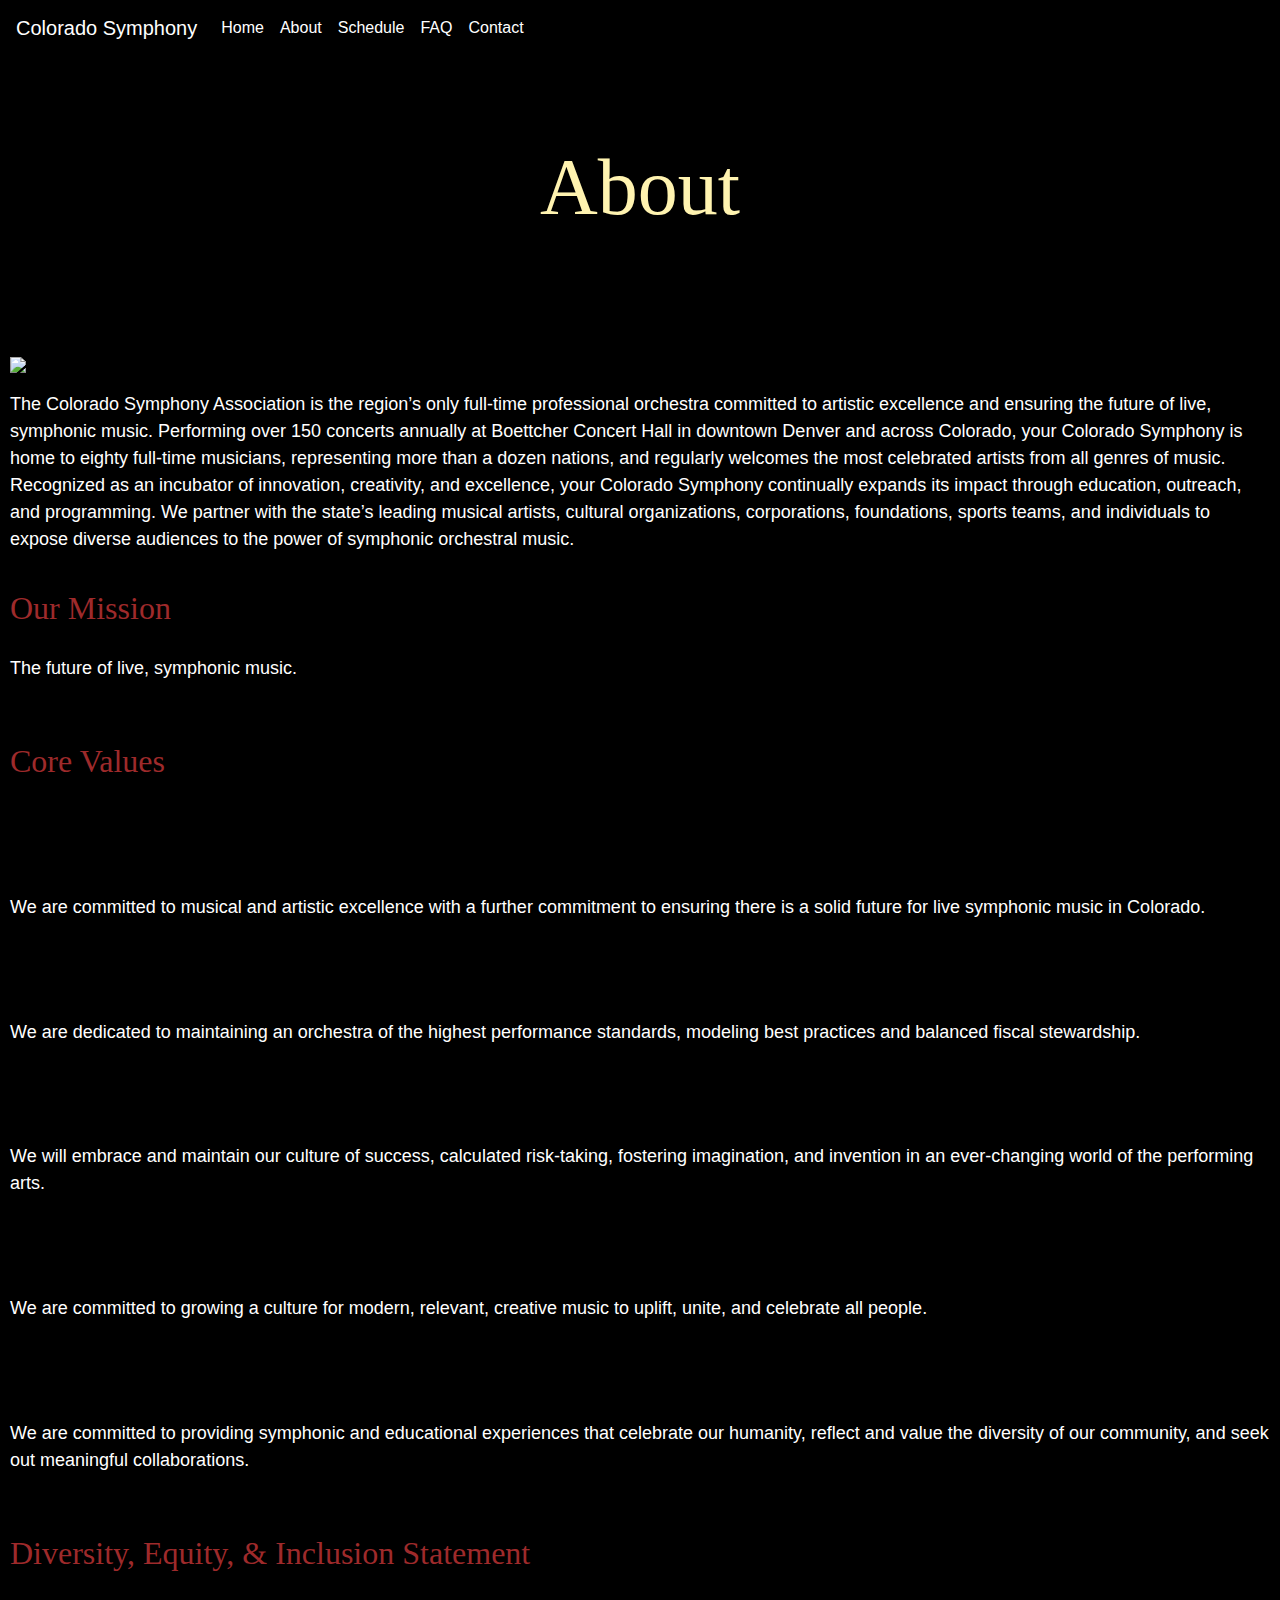
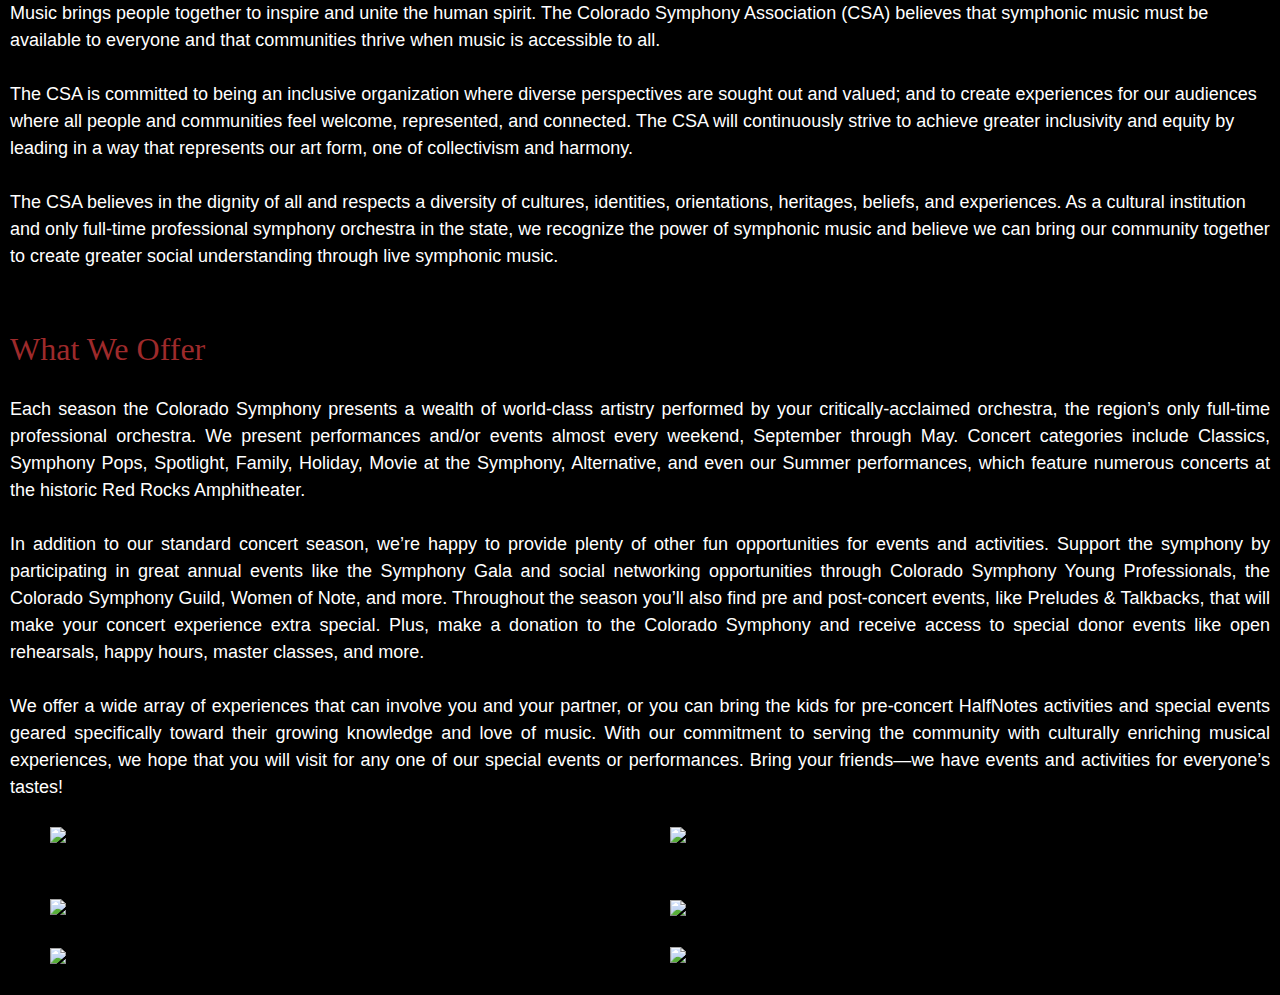
==== commit fd3c8ae4: "made navbar items white and changed titles" ====
--- a/about.html
+++ b/about.html
@@ -3,7 +3,7 @@
 <head>
     <meta charset="UTF-8">
     <meta name="viewport" content="width=device-width, initial-scale=1, shrink-to-fit=no">
-    <title>Colorado Symphony</title>
+    <title>About</title>
     <link rel="stylesheet" href="https://cdn.jsdelivr.net/npm/bootstrap@4.4.1/dist/css/bootstrap.min.css" integrity="sha384-Vkoo8x4CGsO3+Hhxv8T/Q5PaXtkKtu6ug5TOeNV6gBiFeWPGFN9MuhOf23Q9Ifjh" crossorigin="anonymous">
     <link rel="stylesheet" type="text/css" href="./css/index.css">
     <link rel="stylesheet" href="./css/about.css">
@@ -12,26 +12,26 @@
 
         <!-- navbar -->
         <nav class="navbar navbar-expand-lg navbar-dark navbar-color">
-            <a class="navbar-brand" href="#">Colorado Symphony</a>
+            <a class="navbar-brand" href="./index.html">Colorado Symphony</a>
             <button class="navbar-toggler" type="button" data-toggle="collapse" data-target="#navbarNav" aria-controls="navbarNav" aria-expanded="false" aria-label="Toggle navigation">
                 <span class="navbar-toggler-icon"></span>
             </button>
             <div class="collapse navbar-collapse" id="navbarNav">
                 <ul class="navbar-nav">
                     <li class="nav-item active">
-                        <a class="nav-link" href="./index.html">Home <span class="sr-only">(current)</span></a>
+                        <a class="nav-link" href="./index.html" style="color:white;">Home <span class="sr-only">(current)</span></a>
                     </li>
                     <li class="nav-item">
-                        <a class="nav-link" href="./about.html">About</a>
+                        <a class="nav-link" href="./about.html" style="color:white;">About</a>
                     </li>
                     <li class="nav-item">
-                        <a class="nav-link" href="./schedule.html">Schedule</a>
+                        <a class="nav-link" href="./schedule.html" style="color:white;">Schedule</a>
                     </li>
                     <li class="nav-item">
-                        <a class="nav-link" href="./FAQ.html">FAQ</a>
+                        <a class="nav-link" href="./FAQ.html" style="color:white;">FAQ</a>
                     </li>
                     <li class="nav-item">
-                        <a class="nav-link" href="./contact.html">Contact</a>
+                        <a class="nav-link" href="./contact.html" style="color:white;">Contact</a>
                     </li>
                     
                 </ul>
@@ -56,7 +56,7 @@
          <!-- image that will have text wrapped around it -->
         <!-- making a grid so that the text and img will be displayed side by side -->
             <div class="aboutme">
-                <img src="./images/about/Talkback-945x530-1.jpg" alt=" ">
+                <img src="./images/about/Talkback-945x530-1.jpg" alt="person talking to crowd">
             
                 <!-- all of the following is from about.txt -->
                 <p id="aboutme"> The Colorado Symphony Association is the region’s only full-time professional orchestra committed to artistic excellence and ensuring the future of live, symphonic music. Performing over 150 concerts annually at Boettcher Concert Hall in downtown Denver and across Colorado, your Colorado Symphony is home to eighty full-time musicians, representing more than a dozen nations, and regularly welcomes the most celebrated artists from all genres of music. Recognized as an incubator of innovation, creativity, and excellence, your Colorado Symphony continually expands its impact through education, outreach, and programming. We partner with the state’s leading musical artists, cultural organizations, corporations, foundations, sports teams, and individuals to expose diverse audiences to the power of symphonic orchestral music.  
@@ -135,7 +135,7 @@
                             <img src="./images/about/FY25-Yumi-Season-Patch-1160x768-1.jpg" alt="Woman playing a violin in nature">
                         </li>
                         <li>
-                            <img src="./images/about/Guild-Shop.jpg" alt="Goodie bags ">
+                            <img src="./images/about/Guild-Shop.jpg" alt="Goodie bags">
                         </li>
                         <li>
                             <img src="./images/about/Halfnotes-945x530-2.jpg" alt="Kids making art">
--- a/css/index.css
+++ b/css/index.css
@@ -3,20 +3,11 @@
 :root{
 /* We don't have to use all these,
 just the ones we like. */
-    --darkSlateGrey:#335C67;
-    --vanilla:#FFF3B0;
-    --hunyadiYellow:#E09F3E;
-    --auburn:#9E2A2B;
-    --chocolateCosmos: #540b0E;
-    --brown: #813405;
-    --bole: #774936;
-    --blackBean: #3C0000;
-
-    --prettyBlue:#264D59;
-    --prettyLightBlue: #43978D;
-    --yellow: #F9E07F;
-    --lightOrange: #F9AD6A;
-    --orange: #D46C4e?
+--vanilla:#FFF3B0;
+--hunyadiYellow:#E09F3E;
+--auburn:#9E2A2B;
+
+--prettyLightBlue: #43978D;
 
 /* To use color, place color with:
 var(--prettyBlue); */
@@ -29,7 +20,6 @@
 {
     body {
         font-family: Arial, Helvetica, sans-serif;
-        font-optical-sizing: auto;
         font-weight: 400;
         font-style: normal;      
     }
@@ -56,13 +46,6 @@
     
     }
     
-    
-    .center {
-        display: block;
-        margin-left: auto;
-        margin-right: auto;
-        width: 50%;
-      }
     
     p {
         font-family: Helvetica, sans-serif;
@@ -71,6 +54,7 @@
         text-align:center;
         /* width: 800px; */
         color: white;
+        font-size: 18px;
     }
     
     a {
@@ -81,14 +65,15 @@
     
     /*373A40*/
     body {background-color: black;}
+
+    /* navbar styling */
+    nav a{
+        color:white;
+    }
 
     /* to make the navigation bar black */
     .navbar-color {
         background-color: black;
-        border-style: solid;
-        border-width: 3px;
-        
-        border-color: black;
     }
     
     
@@ -130,7 +115,7 @@
     /* Parallax tings */
     .parallax {
         /* The image used */
-        background-image: url(../images/Lobby-Performance-945x530-1.jpg);
+        background-image: url(../images/FY24-Season-Header-Dragon-1920x400-2.jpg);
     
         
       
@@ -143,7 +128,7 @@
         background-repeat: no-repeat;
         background-size: contain;
         position: relative;
-        background-color: white;
+        
       }
     
       .parallax-text {
@@ -158,7 +143,7 @@
     
     .BottomIMG{
         /* Image used */
-        background-image: url(../images/about/Halfnotes-945x530-2.jpg);
+        background-image: url(../images/carolyn-kunicki-river-1920x600-1-1024x320.jpg);
     
         /* Set a specific height */
         min-height: 300px; 
@@ -169,7 +154,7 @@
         background-repeat: no-repeat;
         background-size: contain;
         position: relative;
-        background-color: white;
+        
     }
 }
 
@@ -179,11 +164,11 @@
 {
     body {
         font-family: Arial, Helvetica, sans-serif;
-        font-optical-sizing: auto;
         font-weight: 400;
         font-style: normal;      
     }
     
+    /* header styling, should be in playfair display and differing colors */
     h1 { 
         font-family: "Playfair Display", serif;
         text-align: center;
@@ -206,14 +191,6 @@
         
     
     }
-    
-    
-    .center {
-        display: block;
-        margin-left: auto;
-        margin-right: auto;
-        width: 50%;
-      }
     
     p {
         font-family: Helvetica, sans-serif;
@@ -222,6 +199,7 @@
         text-align:left;
         /* width: 800px; */
         color: white;
+        font-size: 18px;
     }
     
     a {
@@ -230,17 +208,23 @@
         color: rgb(70, 157, 227);
     }
     
-    /*373A40*/
+    /*Setting the background color to black*/ 
     body {background-color: black;}
     
+
+    /* navbar styling */
+    nav a{
+        color:white;
+    }
+
     .navbar-color {
         background-color: black;
-        border-style: solid;
-        border-width: 3px;
-        
-        border-color: black;
-    }
-    
+
+    }
+    
+    .nav-link {
+        color: white;
+    }
     /*
     .navbar-brand-color {
         display:flex;
@@ -272,7 +256,7 @@
     /* Parallax tings */
     .parallax {
         /* The image used */
-        background-image: url(../images/Lobby-Performance-945x530-1.jpg);
+        background-image: url(../images/FY24-Season-Header-Dragon-1920x400-2.jpg);
     
         
       
@@ -285,7 +269,7 @@
         background-repeat: no-repeat;
         background-size: contain;
         position: relative;
-        background-color: white;
+        
       }
     
       .parallax-text {
@@ -298,9 +282,10 @@
         font-family: Helvetica, sans-serif;
     }
     
+    /* parallax image for the bottom of the page */
     .BottomIMG{
         /* Image used */
-        background-image: url(../images/about/Halfnotes-945x530-2.jpg);
+        background-image: url(../images/carolyn-kunicki-river-1920x600-1-1024x320.jpg);
     
         /* Set a specific height */
         min-height: 300px; 
@@ -311,6 +296,6 @@
         background-repeat: no-repeat;
         background-size: contain;
         position: relative;
-        background-color: white;
+        
     }
 }--- a/css/about.css
+++ b/css/about.css
@@ -3,20 +3,12 @@
 :root{
     /* We don't have to use all these,
     just the ones we like. */
-        --darkSlateGrey:#335C67;
         --vanilla:#FFF3B0;
         --hunyadiYellow:#E09F3E;
         --auburn:#9E2A2B;
-        --chocolateCosmos: #540b0E;
-        --brown: #813405;
-        --bole: #774936;
-        --blackBean: #3C0000;
-    
-        --prettyBlue:#264D59;
+        
         --prettyLightBlue: #43978D;
-        --yellow: #F9E07F;
-        --lightOrange: #F9AD6A;
-        --orange: #D46C4e?
+
     
     /* To use color, place color with:
     var(--prettyBlue); */
@@ -25,6 +17,13 @@
 
 /* media query for bigger screens */
 @media screen and (min-width: 1500px) {
+
+    /* styling for the navigation bar */
+    nav a{
+        color:white;
+        
+    }
+
     body {
         color: black;
     }
@@ -36,7 +35,7 @@
     /* text will center align on bigger screens */
     h3 {
         text-align: center;
-        color: var(--lightOrange);   
+        color: var(--vanilla);   
     }
     
     h2 {
@@ -128,10 +127,6 @@
     /* to make the navigation bar black */
     .navbar-color {
         background-color: black;
-        border-style: solid;
-        border-width: 3px;
-        
-        border-color: black;
     }
     
     /* navigation bar css  */
@@ -172,13 +167,13 @@
 
 /* for screens with width less than 1500px */
 @media screen and (max-width: 1500px){
+    /* nav bar styling */
+    nav a{
+        color:white;
+    }
     /* to make the navigation bar black */
     .navbar-color {
         background-color: black;
-        border-style: solid;
-        border-width: 3px;
-        
-        border-color: black;
     }
 
     body {
@@ -260,9 +255,7 @@
         padding-left: 10px;
         padding-right: 10px;
     }
-    
-    /* making grid for offer and images!! text will be on the left, images will be on the right */
-    
+        
     ul {
         list-style-type: none;
         display: grid;
@@ -273,7 +266,7 @@
         text-align: justify;
     }
     
-    
+    /* no grid on smaller screens */
     .grid {
         display: block;
     }
